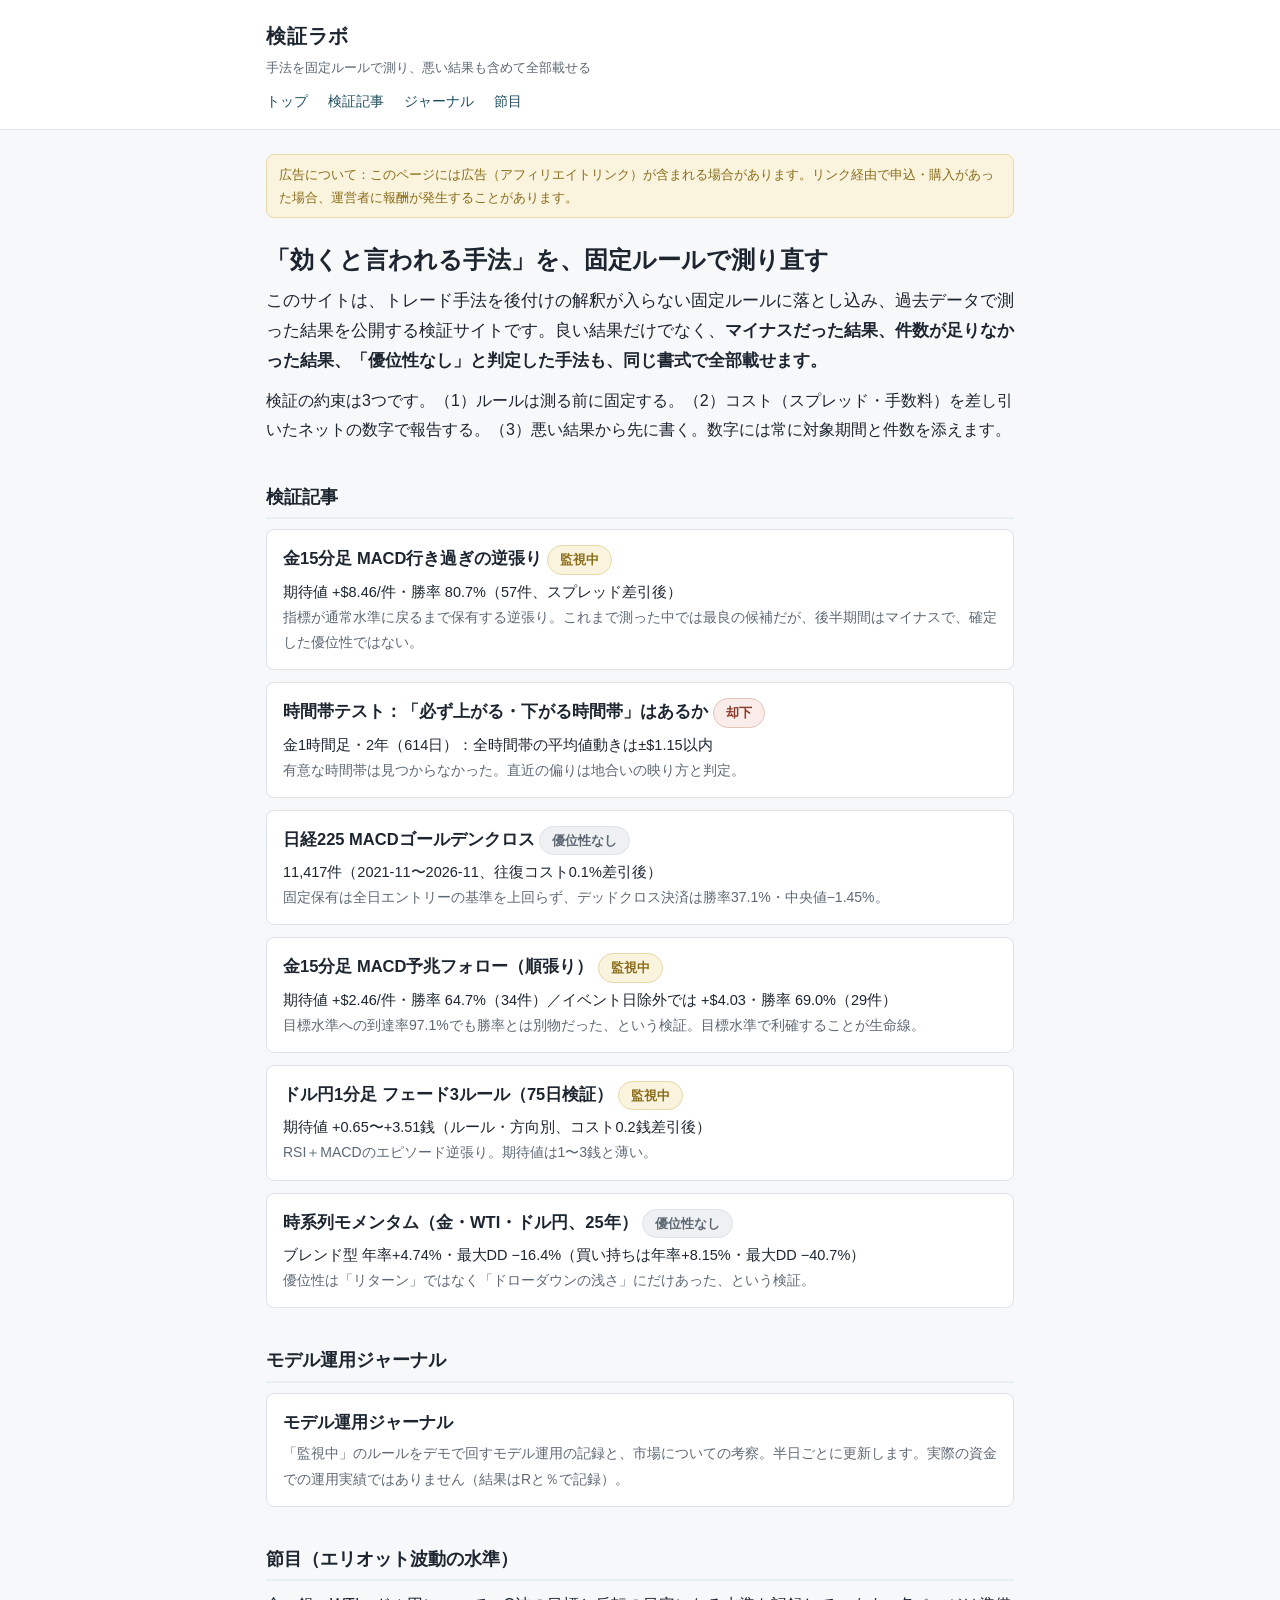
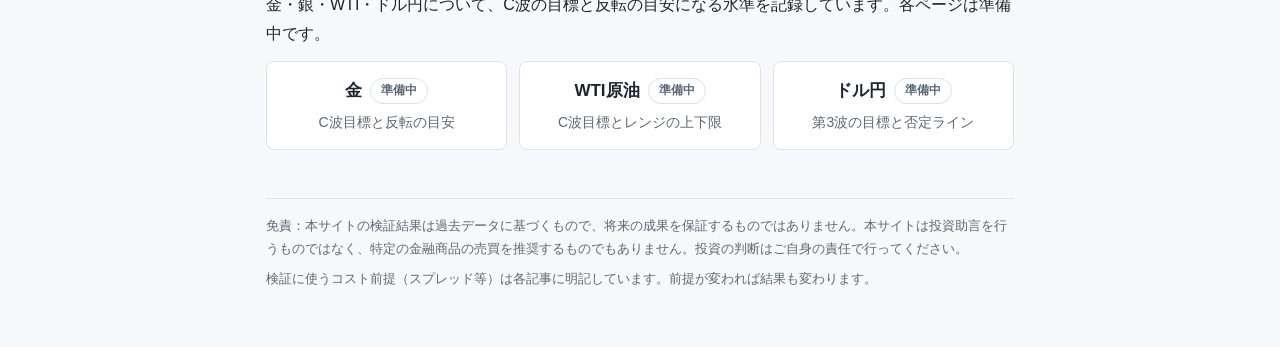
==== index.html @ 7cff54c5 "Initial site publish" ====
<!DOCTYPE html>
<html lang="ja">
<head>
<meta charset="utf-8">
<meta name="viewport" content="width=device-width, initial-scale=1">
<title>検証ラボ | 手法を固定ルールで測る検証サイト</title>
<meta name="description" content="トレード手法を固定ルールでバックテストし、悪い結果も含めて全部載せる検証サイト。">
<link rel="stylesheet" href="style.css">
</head>
<body>

<header class="site-header">
  <div class="wrap">
    <a class="site-name" href="index.html">検証ラボ</a>
    <p class="site-tagline">手法を固定ルールで測り、悪い結果も含めて全部載せる</p>
    <nav class="site-nav">
      <a href="index.html">トップ</a>
      <a href="#articles">検証記事</a>
      <a href="journal.html">ジャーナル</a>
      <a href="#levels">節目</a>
    </nav>
  </div>
</header>

<div class="wrap">

  <p class="pr-note">広告について：このページには広告（アフィリエイトリンク）が含まれる場合があります。リンク経由で申込・購入があった場合、運営者に報酬が発生することがあります。</p>

  <h1>「効くと言われる手法」を、固定ルールで測り直す</h1>
  <p class="lead">このサイトは、トレード手法を後付けの解釈が入らない固定ルールに落とし込み、過去データで測った結果を公開する検証サイトです。良い結果だけでなく、<strong>マイナスだった結果、件数が足りなかった結果、「優位性なし」と判定した手法も、同じ書式で全部載せます。</strong></p>
  <p>検証の約束は3つです。（1）ルールは測る前に固定する。（2）コスト（スプレッド・手数料）を差し引いたネットの数字で報告する。（3）悪い結果から先に書く。数字には常に対象期間と件数を添えます。</p>

  <h2 id="articles">検証記事</h2>
  <ul class="card-list">
    <li class="card">
      <h3><a href="macd-fade.html">金15分足 MACD行き過ぎの逆張り</a> <span class="verdict verdict-watch">監視中</span></h3>
      <p class="result-line">期待値 +$8.46/件・勝率 80.7%（57件、スプレッド差引後）</p>
      <p>指標が通常水準に戻るまで保有する逆張り。これまで測った中では最良の候補だが、後半期間はマイナスで、確定した優位性ではない。</p>
    </li>
    <li class="card">
      <h3><a href="time-of-day.html">時間帯テスト：「必ず上がる・下がる時間帯」はあるか</a> <span class="verdict verdict-reject">却下</span></h3>
      <p class="result-line">金1時間足・2年（614日）：全時間帯の平均値動きは±$1.15以内</p>
      <p>有意な時間帯は見つからなかった。直近の偏りは地合いの映り方と判定。</p>
    </li>
    <li class="card">
      <h3><a href="nikkei-macd-gc.html">日経225 MACDゴールデンクロス</a> <span class="verdict verdict-none">優位性なし</span></h3>
      <p class="result-line">11,417件（2021-11〜2026-11、往復コスト0.1%差引後）</p>
      <p>固定保有は全日エントリーの基準を上回らず、デッドクロス決済は勝率37.1%・中央値−1.45%。</p>
    </li>
    <li class="card">
      <h3><a href="macd-precursor.html">金15分足 MACD予兆フォロー（順張り）</a> <span class="verdict verdict-watch">監視中</span></h3>
      <p class="result-line">期待値 +$2.46/件・勝率 64.7%（34件）／イベント日除外では +$4.03・勝率 69.0%（29件）</p>
      <p>目標水準への到達率97.1%でも勝率とは別物だった、という検証。目標水準で利確することが生命線。</p>
    </li>
    <li class="card">
      <h3><a href="usdjpy-1m.html">ドル円1分足 フェード3ルール（75日検証）</a> <span class="verdict verdict-watch">監視中</span></h3>
      <p class="result-line">期待値 +0.65〜+3.51銭（ルール・方向別、コスト0.2銭差引後）</p>
      <p>RSI＋MACDのエピソード逆張り。期待値は1〜3銭と薄い。</p>
    </li>
    <li class="card">
      <h3><a href="tsmom.html">時系列モメンタム（金・WTI・ドル円、25年）</a> <span class="verdict verdict-none">優位性なし</span></h3>
      <p class="result-line">ブレンド型 年率+4.74%・最大DD −16.4%（買い持ちは年率+8.15%・最大DD −40.7%）</p>
      <p>優位性は「リターン」ではなく「ドローダウンの浅さ」にだけあった、という検証。</p>
    </li>
  </ul>

  <h2 id="journal">モデル運用ジャーナル</h2>
  <ul class="card-list">
    <li class="card">
      <h3><a href="journal.html">モデル運用ジャーナル</a></h3>
      <p>「監視中」のルールをデモで回すモデル運用の記録と、市場についての考察。半日ごとに更新します。実際の資金での運用実績ではありません（結果はRと％で記録）。</p>
    </li>
  </ul>

  <h2 id="levels">節目（エリオット波動の水準）</h2>
  <p>金・銀・WTI・ドル円について、C波の目標と反転の目安になる水準を記録しています。各ページは準備中です。</p>
  <div class="level-grid">
    <div class="card">
      <h3>金<span class="soon">準備中</span></h3>
      <p>C波目標と反転の目安</p>
    </div>
    <div class="card">
      <h3>WTI原油<span class="soon">準備中</span></h3>
      <p>C波目標とレンジの上下限</p>
    </div>
    <div class="card">
      <h3>ドル円<span class="soon">準備中</span></h3>
      <p>第3波の目標と否定ライン</p>
    </div>
  </div>

  <!-- AFFILIATE: book-link (未設定: 検証で言及した書籍のリンク枠) -->

  <footer class="site-footer">
    <p>免責：本サイトの検証結果は過去データに基づくもので、将来の成果を保証するものではありません。本サイトは投資助言を行うものではなく、特定の金融商品の売買を推奨するものでもありません。投資の判断はご自身の責任で行ってください。</p>
    <p>検証に使うコスト前提（スプレッド等）は各記事に明記しています。前提が変われば結果も変わります。</p>
  </footer>

</div>
</body>
</html>
---- style.css ----
/* 検証ラボ — 共通スタイル
   方針: 静かで読みやすく、数字が主役。装飾は最小限。 */

:root {
  --bg: #f7f8f9;
  --surface: #ffffff;
  --ink: #1c2530;
  --muted: #5d6874;
  --line: #dde3e8;
  --accent: #1f4e5f;
  --accent-soft: #e8f0f2;
  --warn: #8a6d1a;
  --warn-soft: #faf3dd;
  --bad: #8c3a2b;
  --bad-soft: #f9ece9;
  --radius: 8px;
}

* { box-sizing: border-box; }

html { -webkit-text-size-adjust: 100%; }

body {
  margin: 0;
  background: var(--bg);
  color: var(--ink);
  font-family: "Hiragino Kaku Gothic ProN", "Hiragino Sans", "Yu Gothic UI",
    "Yu Gothic", "Noto Sans JP", sans-serif;
  font-size: 16px;
  line-height: 1.8;
}

a { color: var(--accent); }
a:hover { text-decoration-thickness: 2px; }

/* ---------- レイアウト ---------- */
.wrap {
  max-width: 780px;
  margin: 0 auto;
  padding: 0 16px 48px;
}

/* ---------- ヘッダー ---------- */
.site-header {
  background: var(--surface);
  border-bottom: 1px solid var(--line);
  margin-bottom: 24px;
}
.site-header .wrap { padding-top: 18px; padding-bottom: 14px; }
.site-name {
  font-size: 20px;
  font-weight: 700;
  letter-spacing: 0.04em;
  color: var(--ink);
  text-decoration: none;
}
.site-tagline {
  margin: 2px 0 0;
  font-size: 13px;
  color: var(--muted);
}
.site-nav { margin-top: 10px; font-size: 14px; }
.site-nav a { margin-right: 16px; text-decoration: none; }
.site-nav a:hover { text-decoration: underline; }

/* ---------- PR表記 ---------- */
.pr-note {
  background: var(--warn-soft);
  border: 1px solid #e7d9a8;
  border-radius: var(--radius);
  padding: 8px 12px;
  font-size: 13px;
  color: var(--warn);
  margin: 0 0 24px;
}

/* ---------- 見出し・本文 ---------- */
h1 {
  font-size: 24px;
  line-height: 1.5;
  margin: 0 0 8px;
}
h2 {
  font-size: 18px;
  margin: 36px 0 10px;
  padding-bottom: 4px;
  border-bottom: 2px solid var(--accent-soft);
}
h2 .sec-no { color: var(--accent); margin-right: 8px; }
p { margin: 0 0 12px; }
.lead { font-size: 16.5px; }
.meta {
  font-size: 13px;
  color: var(--muted);
  margin-bottom: 16px;
}

/* ---------- 判定バッジ ---------- */
.verdict {
  display: inline-block;
  font-size: 13px;
  font-weight: 700;
  border-radius: 999px;
  padding: 2px 12px;
  vertical-align: middle;
}
.verdict-watch { background: var(--warn-soft); color: var(--warn); border: 1px solid #e7d9a8; }
.verdict-reject { background: var(--bad-soft); color: var(--bad); border: 1px solid #e3c4bb; }
.verdict-none { background: #eef0f2; color: var(--muted); border: 1px solid var(--line); }

/* ---------- 表 ---------- */
.table-scroll { overflow-x: auto; margin: 0 0 16px; }
table {
  border-collapse: collapse;
  width: 100%;
  background: var(--surface);
  font-size: 15px;
}
th, td {
  border: 1px solid var(--line);
  padding: 8px 12px;
  text-align: left;
  white-space: nowrap;
}
th { background: var(--accent-soft); font-weight: 700; }
td.num, th.num { text-align: right; font-variant-numeric: tabular-nums; }

/* ---------- カード（一覧・節目） ---------- */
.card-list { list-style: none; margin: 0; padding: 0; }
.card {
  background: var(--surface);
  border: 1px solid var(--line);
  border-radius: var(--radius);
  padding: 14px 16px;
  margin-bottom: 12px;
}
.card h3 { margin: 0 0 4px; font-size: 16.5px; }
.card h3 a { text-decoration: none; color: var(--ink); }
.card h3 a:hover { color: var(--accent); text-decoration: underline; }
.card p { margin: 0; font-size: 14px; color: var(--muted); }
.card .result-line { color: var(--ink); font-size: 14.5px; margin-top: 4px; }
.soon {
  display: inline-block;
  font-size: 12px;
  color: var(--muted);
  border: 1px solid var(--line);
  border-radius: 999px;
  padding: 1px 10px;
  margin-left: 8px;
  vertical-align: middle;
}
.level-grid {
  display: grid;
  grid-template-columns: repeat(3, 1fr);
  gap: 12px;
}
.level-grid .card { margin-bottom: 0; text-align: center; }
.level-grid .card h3 { font-size: 17px; }

/* ---------- 判定ボックス ---------- */
.verdict-box {
  background: var(--accent-soft);
  border: 1px solid var(--line);
  border-left: 4px solid var(--accent);
  border-radius: var(--radius);
  padding: 12px 16px;
  margin: 16px 0;
}
.verdict-box p { margin: 0; }

/* ---------- フッター ---------- */
.site-footer {
  border-top: 1px solid var(--line);
  margin-top: 48px;
  padding-top: 16px;
  font-size: 12.5px;
  color: var(--muted);
}
.site-footer p { margin: 0 0 8px; }

/* ---------- モバイル ---------- */
@media (max-width: 600px) {
  body { font-size: 15px; }
  h1 { font-size: 21px; }
  h2 { font-size: 17px; }
  .level-grid { grid-template-columns: 1fr; }
  th, td { padding: 6px 8px; }
}
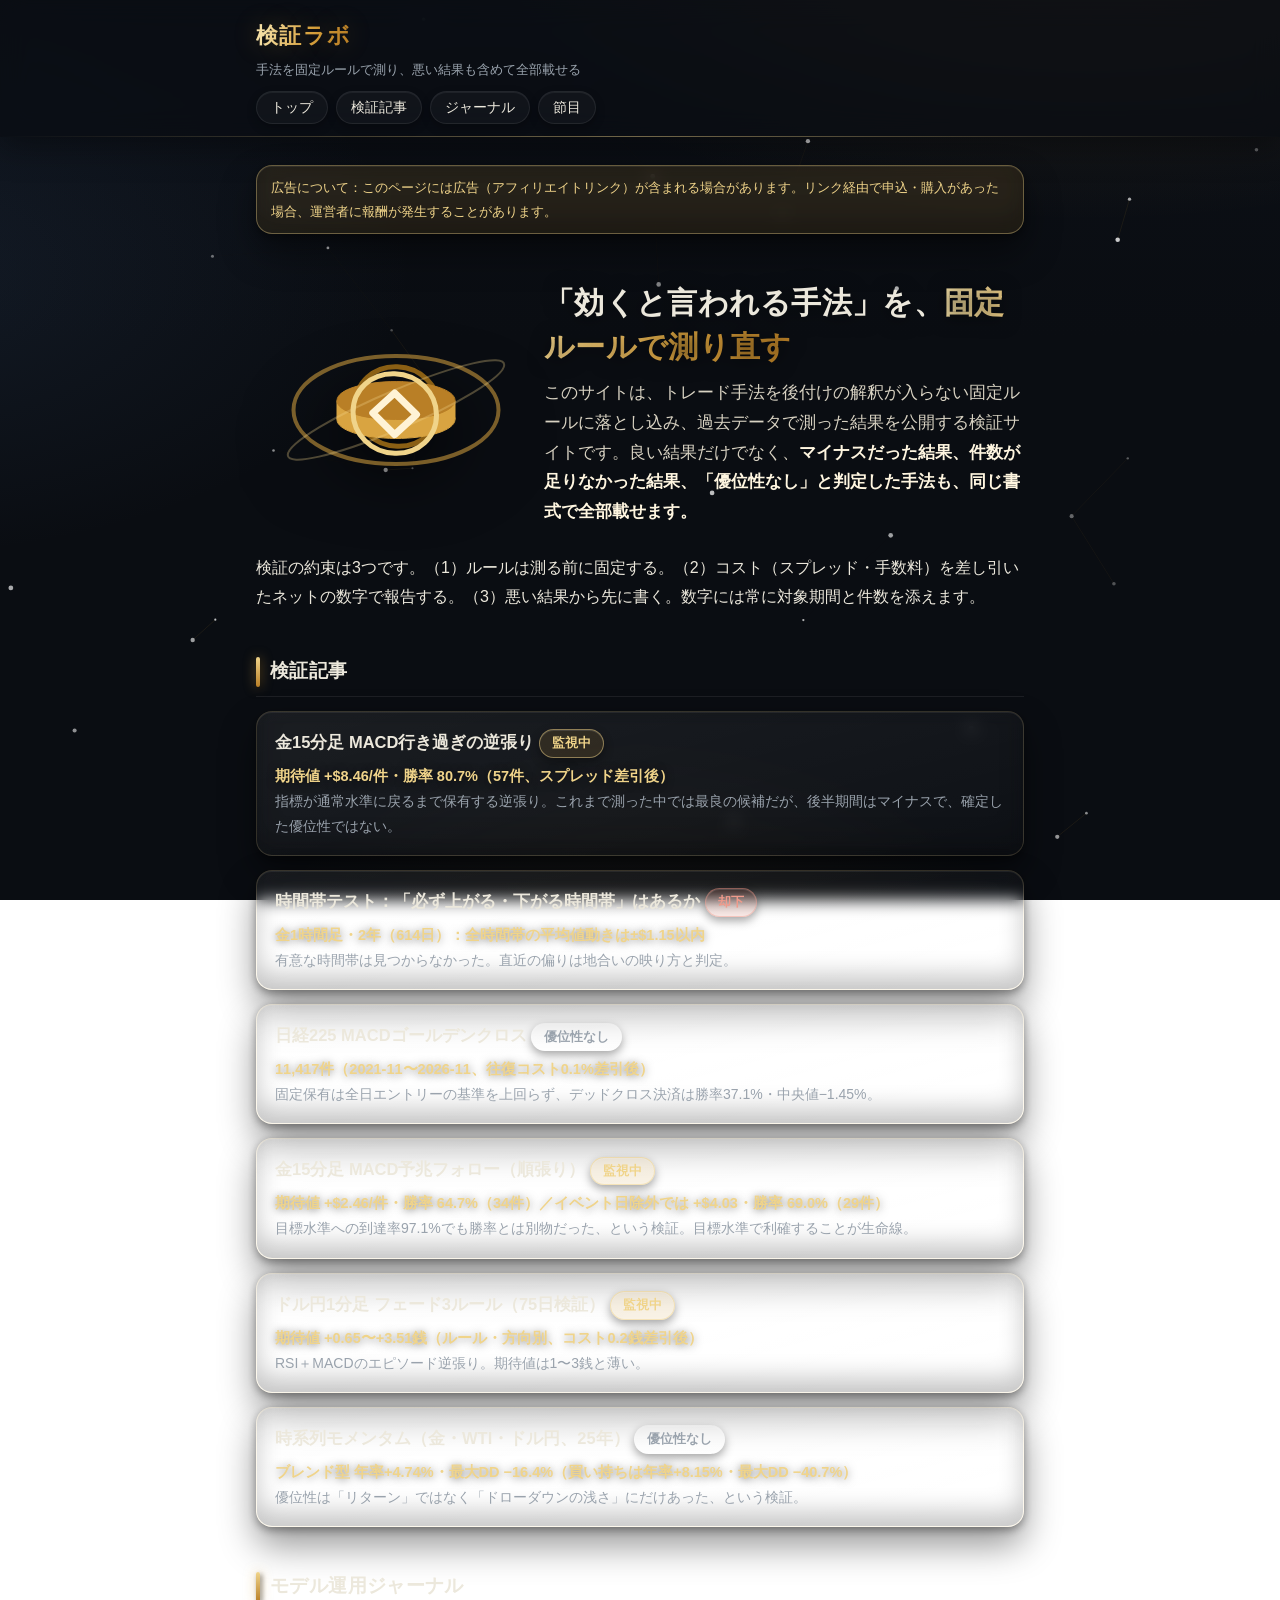
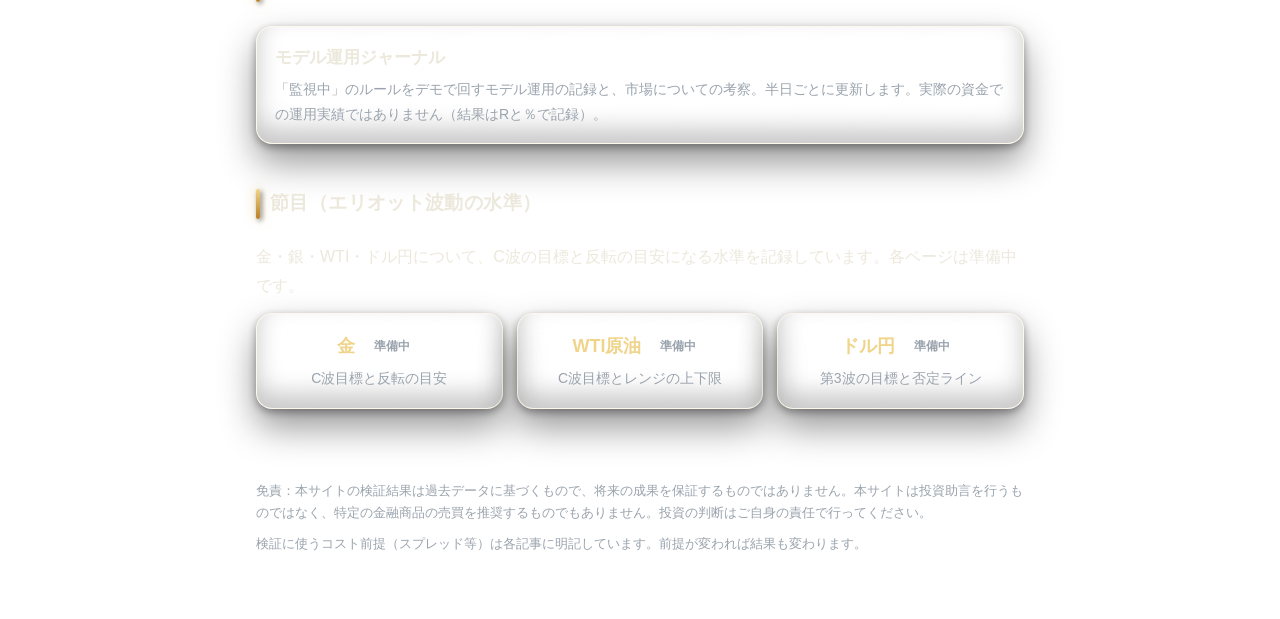
==== commit da3a69ed: "デザイン刷新：ダーク×ゴールド立体テーマ＋粒子背景＋Zdogヒーロー" ====
--- a/index.html
+++ b/index.html
@@ -8,6 +8,7 @@
 <link rel="stylesheet" href="style.css">
 </head>
 <body>
+<div id="tsparticles"></div>
 
 <header class="site-header">
   <div class="wrap">
@@ -26,8 +27,13 @@
 
   <p class="pr-note">広告について：このページには広告（アフィリエイトリンク）が含まれる場合があります。リンク経由で申込・購入があった場合、運営者に報酬が発生することがあります。</p>
 
-  <h1>「効くと言われる手法」を、固定ルールで測り直す</h1>
-  <p class="lead">このサイトは、トレード手法を後付けの解釈が入らない固定ルールに落とし込み、過去データで測った結果を公開する検証サイトです。良い結果だけでなく、<strong>マイナスだった結果、件数が足りなかった結果、「優位性なし」と判定した手法も、同じ書式で全部載せます。</strong></p>
+  <section class="hero">
+    <div class="hero-visual"><canvas id="zdog-hero" width="280" height="280"></canvas></div>
+    <div class="hero-copy">
+      <h1>「効くと言われる手法」を、<span class="hl">固定ルールで測り直す</span></h1>
+      <p class="lead">このサイトは、トレード手法を後付けの解釈が入らない固定ルールに落とし込み、過去データで測った結果を公開する検証サイトです。良い結果だけでなく、<strong>マイナスだった結果、件数が足りなかった結果、「優位性なし」と判定した手法も、同じ書式で全部載せます。</strong></p>
+    </div>
+  </section>
   <p>検証の約束は3つです。（1）ルールは測る前に固定する。（2）コスト（スプレッド・手数料）を差し引いたネットの数字で報告する。（3）悪い結果から先に書く。数字には常に対象期間と件数を添えます。</p>
 
   <h2 id="articles">検証記事</h2>
@@ -97,5 +103,8 @@
   </footer>
 
 </div>
+<script src="particles.bundle.js"></script>
+<script src="zdog.min.js"></script>
+<script src="fx.js"></script>
 </body>
 </html>
--- a/style.css
+++ b/style.css
@@ -1,188 +1,328 @@
 /* 検証ラボ — 共通スタイル
-   方針: 静かで読みやすく、数字が主役。装飾は最小限。 */
+   方針: ダーク×ゴールドのガラス質感。カードは浮き上がらせ、数字を主役にする。 */
 
 :root {
-  --bg: #f7f8f9;
-  --surface: #ffffff;
-  --ink: #1c2530;
-  --muted: #5d6874;
-  --line: #dde3e8;
-  --accent: #1f4e5f;
-  --accent-soft: #e8f0f2;
-  --warn: #8a6d1a;
-  --warn-soft: #faf3dd;
-  --bad: #8c3a2b;
-  --bad-soft: #f9ece9;
-  --radius: 8px;
+  --bg: #0a0d12;
+  --surface: rgba(255, 255, 255, 0.045);
+  --surface-strong: rgba(255, 255, 255, 0.07);
+  --ink: #ece8dc;
+  --muted: #9aa3ad;
+  --line: rgba(240, 212, 138, 0.16);
+  --line-soft: rgba(255, 255, 255, 0.08);
+  --gold: #d9a441;
+  --gold-bright: #f0d48a;
+  --gold-deep: #b97f26;
+  --accent-soft: rgba(217, 164, 65, 0.12);
+  --warn: #f0d48a;
+  --warn-soft: rgba(217, 164, 65, 0.13);
+  --bad: #ef9a8b;
+  --bad-soft: rgba(224, 102, 82, 0.13);
+  --radius: 16px;
+  --shadow-card: 0 18px 36px rgba(0, 0, 0, 0.42),
+    0 3px 8px rgba(0, 0, 0, 0.35),
+    inset 0 1px 0 rgba(255, 255, 255, 0.07),
+    inset 0 -14px 24px rgba(0, 0, 0, 0.22);
+  --shadow-card-hover: 0 28px 52px rgba(0, 0, 0, 0.55),
+    0 6px 14px rgba(0, 0, 0, 0.4),
+    inset 0 1px 0 rgba(255, 255, 255, 0.1),
+    inset 0 -14px 24px rgba(0, 0, 0, 0.22);
 }
 
 * { box-sizing: border-box; }
 
-html { -webkit-text-size-adjust: 100%; }
+html { -webkit-text-size-adjust: 100%; scroll-behavior: smooth; }
 
 body {
   margin: 0;
-  background: var(--bg);
   color: var(--ink);
   font-family: "Hiragino Kaku Gothic ProN", "Hiragino Sans", "Yu Gothic UI",
     "Yu Gothic", "Noto Sans JP", sans-serif;
   font-size: 16px;
   line-height: 1.8;
-}
-
-a { color: var(--accent); }
+  background:
+    radial-gradient(1100px 520px at 85% -10%, rgba(217, 164, 65, 0.13), transparent 60%),
+    radial-gradient(900px 480px at -10% 30%, rgba(64, 96, 140, 0.16), transparent 60%),
+    radial-gradient(700px 500px at 50% 115%, rgba(217, 164, 65, 0.07), transparent 60%),
+    linear-gradient(180deg, #0c1017 0%, var(--bg) 340px);
+  background-attachment: fixed;
+  min-height: 100vh;
+}
+
+::selection { background: rgba(217, 164, 65, 0.4); }
+
+a { color: var(--gold-bright); }
 a:hover { text-decoration-thickness: 2px; }
+
+/* ---------- 粒子背景（tsParticles） ---------- */
+#tsparticles {
+  position: fixed;
+  inset: 0;
+  z-index: 0;
+  pointer-events: none;
+}
+.site-header, .wrap { position: relative; z-index: 1; }
 
 /* ---------- レイアウト ---------- */
 .wrap {
-  max-width: 780px;
+  max-width: 800px;
   margin: 0 auto;
-  padding: 0 16px 48px;
+  padding: 0 16px 56px;
 }
 
 /* ---------- ヘッダー ---------- */
 .site-header {
-  background: var(--surface);
-  border-bottom: 1px solid var(--line);
-  margin-bottom: 24px;
-}
-.site-header .wrap { padding-top: 18px; padding-bottom: 14px; }
+  position: sticky;
+  top: 0;
+  z-index: 20;
+  background: rgba(10, 13, 18, 0.72);
+  -webkit-backdrop-filter: blur(14px) saturate(1.3);
+  backdrop-filter: blur(14px) saturate(1.3);
+  border-bottom: 1px solid transparent;
+  border-image: linear-gradient(90deg, transparent, rgba(240, 212, 138, 0.45), transparent) 1;
+  margin-bottom: 28px;
+  box-shadow: 0 10px 30px rgba(0, 0, 0, 0.35);
+}
+.site-header .wrap { padding-top: 16px; padding-bottom: 12px; }
 .site-name {
-  font-size: 20px;
-  font-weight: 700;
-  letter-spacing: 0.04em;
-  color: var(--ink);
+  font-size: 22px;
+  font-weight: 800;
+  letter-spacing: 0.06em;
   text-decoration: none;
+  background: linear-gradient(100deg, #f6e2a8 10%, var(--gold) 55%, var(--gold-deep) 95%);
+  -webkit-background-clip: text;
+  background-clip: text;
+  color: transparent;
+  text-shadow: 0 0 26px rgba(217, 164, 65, 0.25);
 }
 .site-tagline {
   margin: 2px 0 0;
   font-size: 13px;
   color: var(--muted);
 }
-.site-nav { margin-top: 10px; font-size: 14px; }
-.site-nav a { margin-right: 16px; text-decoration: none; }
-.site-nav a:hover { text-decoration: underline; }
+.site-nav { margin-top: 10px; font-size: 14px; display: flex; flex-wrap: wrap; gap: 8px; }
+.site-nav a {
+  text-decoration: none;
+  color: var(--ink);
+  padding: 3px 14px;
+  border-radius: 999px;
+  border: 1px solid var(--line-soft);
+  background: rgba(255, 255, 255, 0.03);
+  box-shadow: inset 0 1px 0 rgba(255, 255, 255, 0.06), 0 4px 10px rgba(0, 0, 0, 0.25);
+  transition: transform 0.2s ease, border-color 0.2s ease, background 0.2s ease;
+}
+.site-nav a:hover {
+  border-color: rgba(240, 212, 138, 0.5);
+  background: rgba(217, 164, 65, 0.12);
+  transform: translateY(-1px);
+  text-decoration: none;
+}
+
+/* ---------- ヒーロー（トップのみ） ---------- */
+.hero {
+  display: flex;
+  align-items: center;
+  gap: 8px;
+  padding: 10px 0 4px;
+}
+.hero-visual { flex: 0 0 auto; filter: drop-shadow(0 24px 28px rgba(0, 0, 0, 0.55)); }
+.hero-visual canvas { display: block; }
+.hero-copy { min-width: 0; }
+.hero-copy h1 { margin-top: 0; }
 
 /* ---------- PR表記 ---------- */
 .pr-note {
   background: var(--warn-soft);
-  border: 1px solid #e7d9a8;
+  border: 1px solid rgba(240, 212, 138, 0.35);
   border-radius: var(--radius);
-  padding: 8px 12px;
+  padding: 10px 14px;
   font-size: 13px;
   color: var(--warn);
-  margin: 0 0 24px;
+  margin: 0 0 26px;
+  box-shadow: var(--shadow-card);
+  -webkit-backdrop-filter: blur(8px);
+  backdrop-filter: blur(8px);
 }
 
 /* ---------- 見出し・本文 ---------- */
 h1 {
-  font-size: 24px;
-  line-height: 1.5;
-  margin: 0 0 8px;
+  font-size: 30px;
+  line-height: 1.45;
+  margin: 0 0 10px;
+  letter-spacing: 0.01em;
+  text-shadow: 0 2px 18px rgba(0, 0, 0, 0.6);
+}
+h1 .hl {
+  background: linear-gradient(100deg, #f6e2a8, var(--gold) 60%, var(--gold-deep));
+  -webkit-background-clip: text;
+  background-clip: text;
+  color: transparent;
 }
 h2 {
-  font-size: 18px;
-  margin: 36px 0 10px;
-  padding-bottom: 4px;
-  border-bottom: 2px solid var(--accent-soft);
-}
-h2 .sec-no { color: var(--accent); margin-right: 8px; }
+  font-size: 19px;
+  margin: 42px 0 14px;
+  padding: 0 0 8px 14px;
+  position: relative;
+  border-bottom: 1px solid var(--line-soft);
+  letter-spacing: 0.02em;
+}
+h2::before {
+  content: "";
+  position: absolute;
+  left: 0;
+  top: 3px;
+  bottom: 9px;
+  width: 4px;
+  border-radius: 2px;
+  background: linear-gradient(180deg, var(--gold-bright), var(--gold-deep));
+  box-shadow: 0 0 12px rgba(217, 164, 65, 0.55), 2px 2px 5px rgba(0, 0, 0, 0.5);
+}
+h2 .sec-no { color: var(--gold); margin-right: 8px; }
 p { margin: 0 0 12px; }
-.lead { font-size: 16.5px; }
+.lead { font-size: 16.5px; color: #d8d2c2; }
 .meta {
   font-size: 13px;
   color: var(--muted);
   margin-bottom: 16px;
 }
+strong { color: #fff6e0; }
 
 /* ---------- 判定バッジ ---------- */
 .verdict {
   display: inline-block;
-  font-size: 13px;
+  font-size: 12.5px;
   font-weight: 700;
   border-radius: 999px;
   padding: 2px 12px;
   vertical-align: middle;
-}
-.verdict-watch { background: var(--warn-soft); color: var(--warn); border: 1px solid #e7d9a8; }
-.verdict-reject { background: var(--bad-soft); color: var(--bad); border: 1px solid #e3c4bb; }
-.verdict-none { background: #eef0f2; color: var(--muted); border: 1px solid var(--line); }
+  box-shadow: inset 0 1px 0 rgba(255, 255, 255, 0.12), 0 4px 10px rgba(0, 0, 0, 0.35);
+}
+.verdict-watch { background: var(--warn-soft); color: var(--warn); border: 1px solid rgba(240, 212, 138, 0.5); }
+.verdict-reject { background: var(--bad-soft); color: var(--bad); border: 1px solid rgba(239, 154, 139, 0.45); }
+.verdict-none { background: rgba(255, 255, 255, 0.06); color: var(--muted); border: 1px solid var(--line-soft); }
 
 /* ---------- 表 ---------- */
-.table-scroll { overflow-x: auto; margin: 0 0 16px; }
+.table-scroll {
+  overflow-x: auto;
+  margin: 0 0 18px;
+  border-radius: var(--radius);
+  box-shadow: var(--shadow-card);
+}
 table {
   border-collapse: collapse;
   width: 100%;
   background: var(--surface);
+  -webkit-backdrop-filter: blur(8px);
+  backdrop-filter: blur(8px);
   font-size: 15px;
 }
 th, td {
-  border: 1px solid var(--line);
-  padding: 8px 12px;
+  border: 1px solid var(--line-soft);
+  padding: 9px 13px;
   text-align: left;
   white-space: nowrap;
 }
-th { background: var(--accent-soft); font-weight: 700; }
+th {
+  background: rgba(217, 164, 65, 0.14);
+  color: var(--gold-bright);
+  font-weight: 700;
+}
+tbody tr:nth-child(even) td { background: rgba(255, 255, 255, 0.02); }
 td.num, th.num { text-align: right; font-variant-numeric: tabular-nums; }
 
 /* ---------- カード（一覧・節目） ---------- */
 .card-list { list-style: none; margin: 0; padding: 0; }
 .card {
-  background: var(--surface);
+  background: linear-gradient(165deg, var(--surface-strong), var(--surface) 55%, rgba(255, 255, 255, 0.02));
   border: 1px solid var(--line);
   border-radius: var(--radius);
-  padding: 14px 16px;
-  margin-bottom: 12px;
+  padding: 16px 18px;
+  margin-bottom: 14px;
+  box-shadow: var(--shadow-card);
+  -webkit-backdrop-filter: blur(8px);
+  backdrop-filter: blur(8px);
+  transition: transform 0.25s ease, box-shadow 0.25s ease, border-color 0.25s ease;
+  transform-style: preserve-3d;
+}
+.card:hover {
+  box-shadow: var(--shadow-card-hover);
+  border-color: rgba(240, 212, 138, 0.4);
 }
 .card h3 { margin: 0 0 4px; font-size: 16.5px; }
 .card h3 a { text-decoration: none; color: var(--ink); }
-.card h3 a:hover { color: var(--accent); text-decoration: underline; }
+.card h3 a:hover { color: var(--gold-bright); text-decoration: underline; }
 .card p { margin: 0; font-size: 14px; color: var(--muted); }
-.card .result-line { color: var(--ink); font-size: 14.5px; margin-top: 4px; }
+.card .result-line {
+  color: var(--gold-bright);
+  font-size: 14.5px;
+  font-weight: 600;
+  margin-top: 5px;
+  font-variant-numeric: tabular-nums;
+  text-shadow: 0 1px 8px rgba(0, 0, 0, 0.5);
+}
 .soon {
   display: inline-block;
   font-size: 12px;
   color: var(--muted);
-  border: 1px solid var(--line);
+  border: 1px solid var(--line-soft);
   border-radius: 999px;
   padding: 1px 10px;
   margin-left: 8px;
   vertical-align: middle;
+  background: rgba(255, 255, 255, 0.04);
 }
 .level-grid {
   display: grid;
   grid-template-columns: repeat(3, 1fr);
-  gap: 12px;
+  gap: 14px;
 }
 .level-grid .card { margin-bottom: 0; text-align: center; }
-.level-grid .card h3 { font-size: 17px; }
+.level-grid .card h3 { font-size: 18px; color: var(--gold-bright); }
 
 /* ---------- 判定ボックス ---------- */
 .verdict-box {
-  background: var(--accent-soft);
+  background: linear-gradient(165deg, rgba(217, 164, 65, 0.14), rgba(217, 164, 65, 0.05));
   border: 1px solid var(--line);
-  border-left: 4px solid var(--accent);
+  border-left: 5px solid var(--gold);
   border-radius: var(--radius);
-  padding: 12px 16px;
-  margin: 16px 0;
+  padding: 14px 18px;
+  margin: 18px 0;
+  box-shadow: var(--shadow-card);
+  -webkit-backdrop-filter: blur(8px);
+  backdrop-filter: blur(8px);
 }
 .verdict-box p { margin: 0; }
 
 /* ---------- フッター ---------- */
 .site-footer {
-  border-top: 1px solid var(--line);
-  margin-top: 48px;
-  padding-top: 16px;
+  border-top: 1px solid var(--line-soft);
+  margin-top: 52px;
+  padding-top: 18px;
   font-size: 12.5px;
   color: var(--muted);
 }
 .site-footer p { margin: 0 0 8px; }
+
+/* ---------- スクロール・リビール（fx.js） ---------- */
+.reveal { opacity: 0; transform: translateY(16px); }
+.reveal.in {
+  opacity: 1;
+  transform: translateY(0);
+  transition: opacity 0.6s ease, transform 0.6s ease;
+}
+@media (prefers-reduced-motion: reduce) {
+  .reveal { opacity: 1; transform: none; }
+  .reveal.in { transition: none; }
+  .card { transition: none; }
+  html { scroll-behavior: auto; }
+}
 
 /* ---------- モバイル ---------- */
 @media (max-width: 600px) {
   body { font-size: 15px; }
-  h1 { font-size: 21px; }
+  h1 { font-size: 24px; }
   h2 { font-size: 17px; }
+  .hero { flex-direction: column; text-align: center; gap: 0; }
+  .hero-visual canvas { width: 210px; height: 210px; }
   .level-grid { grid-template-columns: 1fr; }
-  th, td { padding: 6px 8px; }
-}
+  th, td { padding: 7px 9px; }
+}
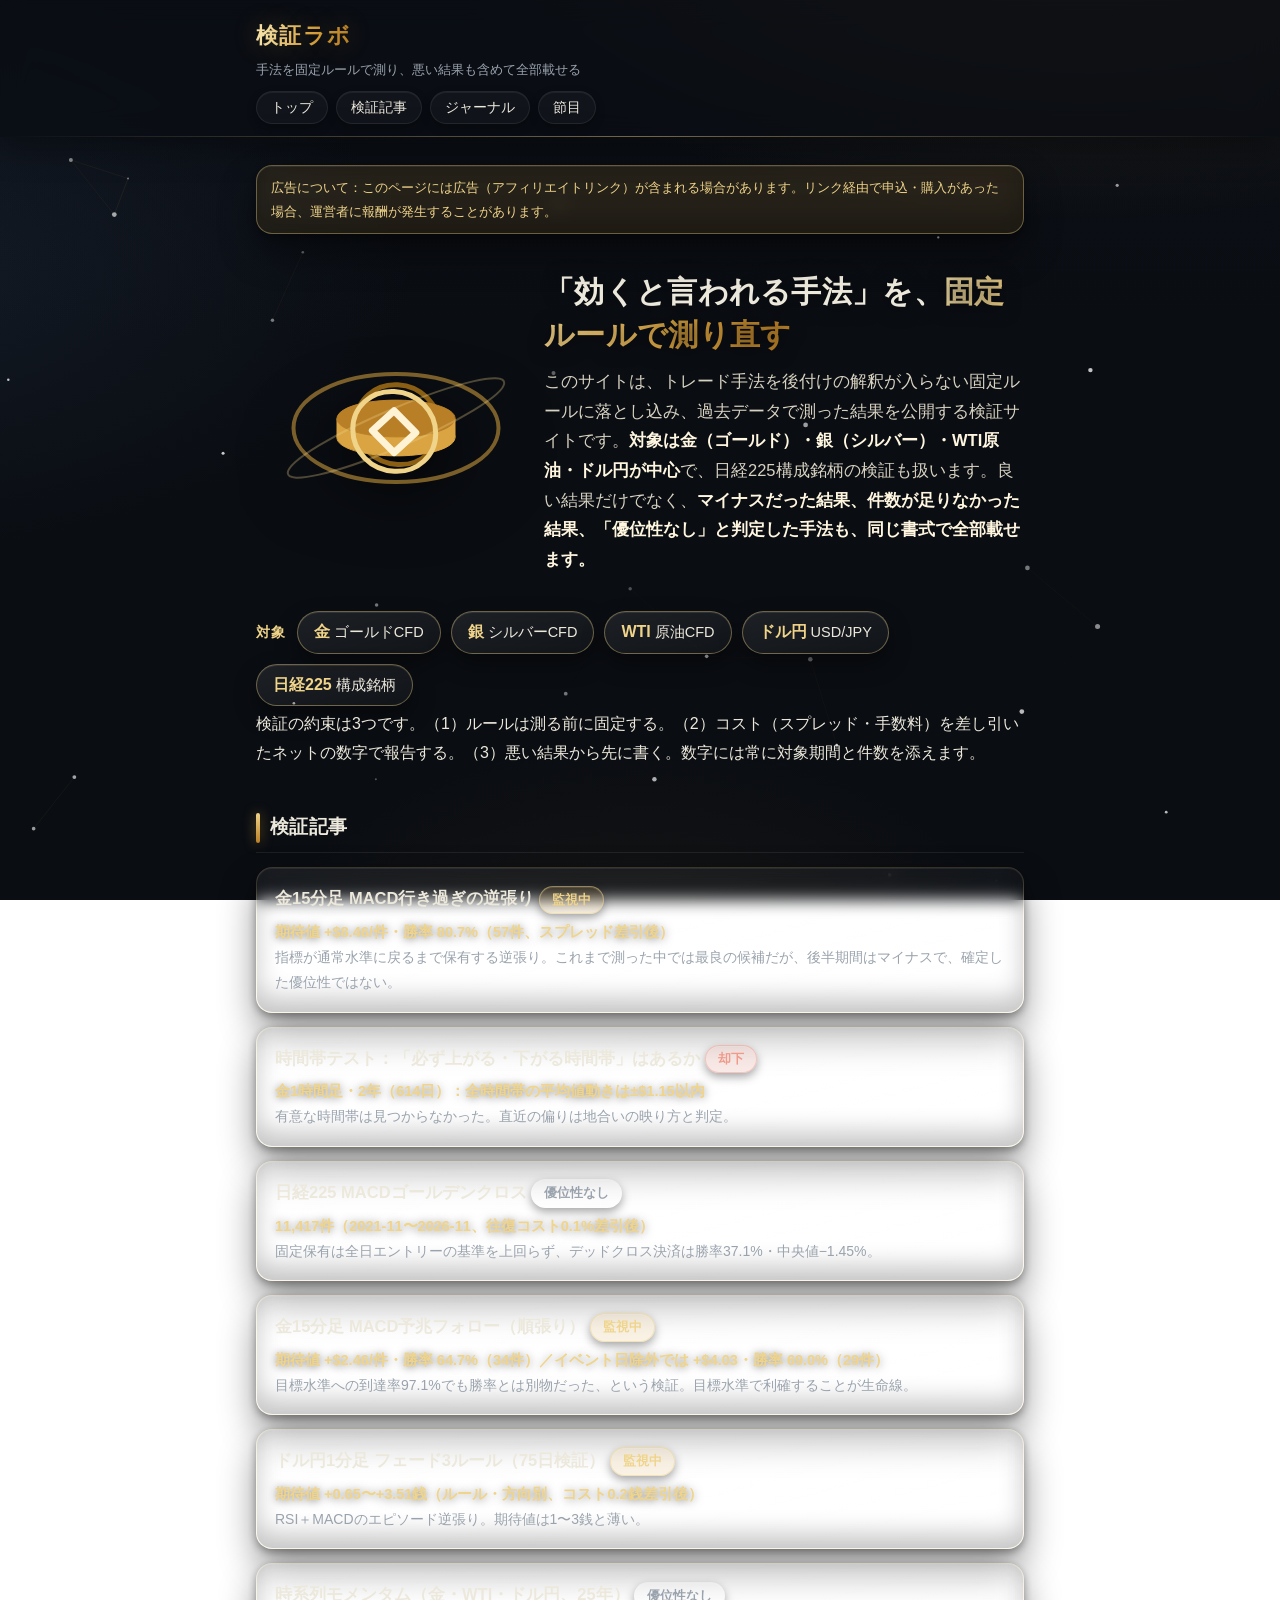
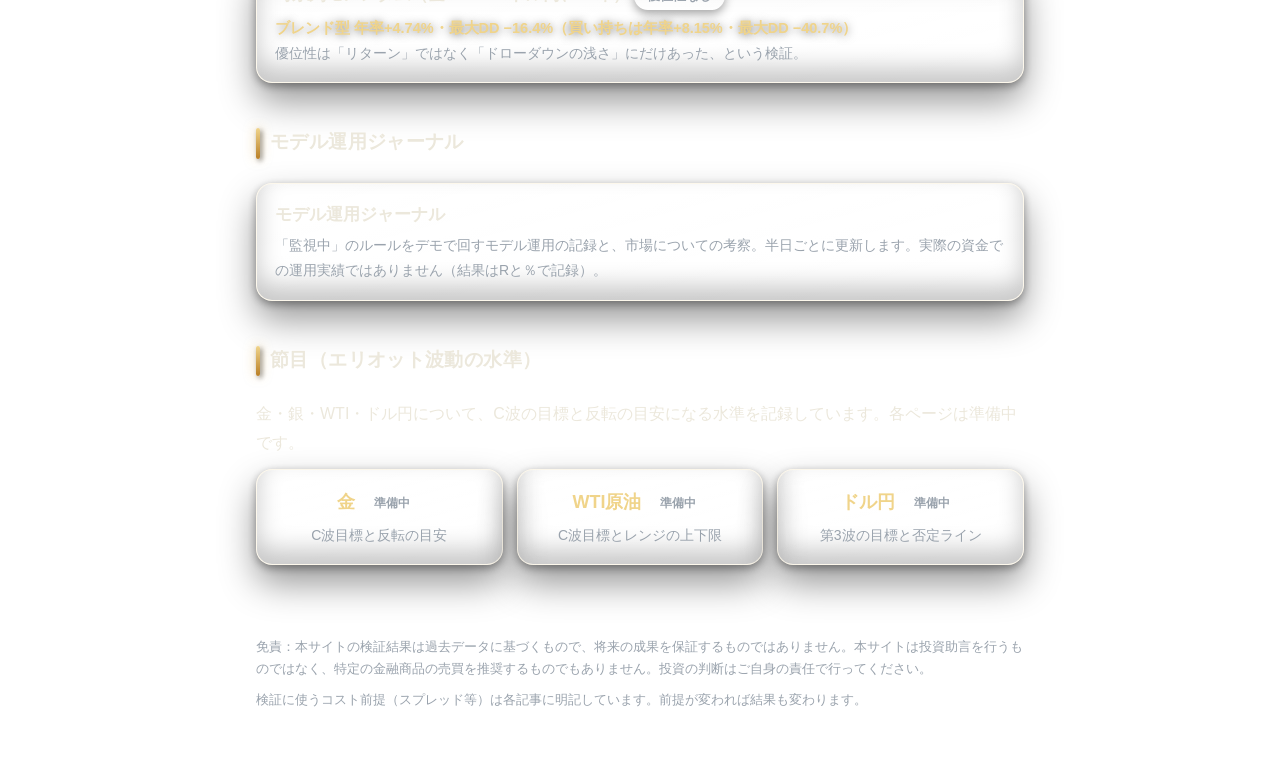
==== commit eb4adbc7: "トップページに対象銘柄（金・銀・WTI・ドル円・日経225）を明記" ====
--- a/index.html
+++ b/index.html
@@ -6,6 +6,17 @@
 <title>検証ラボ | 手法を固定ルールで測る検証サイト</title>
 <meta name="description" content="トレード手法を固定ルールでバックテストし、悪い結果も含めて全部載せる検証サイト。">
 <link rel="stylesheet" href="style.css">
+<style>
+  .instrument-bar { display: flex; flex-wrap: wrap; gap: 10px; align-items: center; margin: 20px 0 4px; }
+  .inst-label { font-weight: 800; letter-spacing: 0.1em; color: var(--gold-bright); font-size: 14px; }
+  .inst-chip {
+    padding: 6px 16px; border-radius: 999px; font-size: 14.5px; color: var(--ink);
+    border: 1px solid rgba(240, 212, 138, 0.4);
+    background: linear-gradient(165deg, rgba(255,255,255,0.08), rgba(255,255,255,0.03));
+    box-shadow: 0 10px 22px rgba(0,0,0,0.4), inset 0 1px 0 rgba(255,255,255,0.09);
+  }
+  .inst-chip strong { color: var(--gold-bright); font-size: 16px; margin-right: 4px; }
+</style>
 </head>
 <body>
 <div id="tsparticles"></div>
@@ -31,9 +42,18 @@
     <div class="hero-visual"><canvas id="zdog-hero" width="280" height="280"></canvas></div>
     <div class="hero-copy">
       <h1>「効くと言われる手法」を、<span class="hl">固定ルールで測り直す</span></h1>
-      <p class="lead">このサイトは、トレード手法を後付けの解釈が入らない固定ルールに落とし込み、過去データで測った結果を公開する検証サイトです。良い結果だけでなく、<strong>マイナスだった結果、件数が足りなかった結果、「優位性なし」と判定した手法も、同じ書式で全部載せます。</strong></p>
+      <p class="lead">このサイトは、トレード手法を後付けの解釈が入らない固定ルールに落とし込み、過去データで測った結果を公開する検証サイトです。<strong>対象は金（ゴールド）・銀（シルバー）・WTI原油・ドル円が中心</strong>で、日経225構成銘柄の検証も扱います。良い結果だけでなく、<strong>マイナスだった結果、件数が足りなかった結果、「優位性なし」と判定した手法も、同じ書式で全部載せます。</strong></p>
     </div>
   </section>
+
+  <div class="instrument-bar" aria-label="対象の通貨・銘柄">
+    <span class="inst-label">対象</span>
+    <span class="inst-chip"><strong>金</strong>ゴールドCFD</span>
+    <span class="inst-chip"><strong>銀</strong>シルバーCFD</span>
+    <span class="inst-chip"><strong>WTI</strong>原油CFD</span>
+    <span class="inst-chip"><strong>ドル円</strong>USD/JPY</span>
+    <span class="inst-chip"><strong>日経225</strong>構成銘柄</span>
+  </div>
   <p>検証の約束は3つです。（1）ルールは測る前に固定する。（2）コスト（スプレッド・手数料）を差し引いたネットの数字で報告する。（3）悪い結果から先に書く。数字には常に対象期間と件数を添えます。</p>
 
   <h2 id="articles">検証記事</h2>
--- a/style.css
+++ b/style.css
@@ -302,6 +302,66 @@
 }
 .site-footer p { margin: 0 0 8px; }
 
+/* ---------- KPIタイル ---------- */
+.kpi-row {
+  display: grid;
+  grid-template-columns: repeat(4, 1fr);
+  gap: 12px;
+  margin: 20px 0 6px;
+}
+.kpi {
+  background: linear-gradient(165deg, var(--surface-strong), var(--surface) 60%, rgba(255, 255, 255, 0.02));
+  border: 1px solid var(--line);
+  border-radius: 14px;
+  padding: 12px 10px 10px;
+  text-align: center;
+  box-shadow: var(--shadow-card);
+  -webkit-backdrop-filter: blur(8px);
+  backdrop-filter: blur(8px);
+}
+.kpi-v {
+  display: block;
+  font-size: 24px;
+  font-weight: 800;
+  letter-spacing: 0.01em;
+  color: var(--gold-bright);
+  font-variant-numeric: tabular-nums;
+  text-shadow: 0 2px 12px rgba(0, 0, 0, 0.55);
+  line-height: 1.3;
+}
+.kpi-l {
+  display: block;
+  font-size: 11.5px;
+  color: var(--muted);
+  margin-top: 2px;
+  line-height: 1.45;
+}
+
+/* ---------- グラフ（SVG） ---------- */
+.viz {
+  margin: 18px 0 8px;
+  padding: 16px 18px 10px;
+  background: linear-gradient(165deg, var(--surface-strong), var(--surface) 60%, rgba(255, 255, 255, 0.02));
+  border: 1px solid var(--line);
+  border-radius: var(--radius);
+  box-shadow: var(--shadow-card);
+  -webkit-backdrop-filter: blur(8px);
+  backdrop-filter: blur(8px);
+}
+.viz figcaption {
+  font-size: 14.5px;
+  font-weight: 700;
+  color: var(--ink);
+  margin-bottom: 10px;
+}
+.viz svg { width: 100%; height: auto; display: block; }
+.viz svg text { font-family: inherit; }
+.viz-note {
+  font-size: 13px;
+  color: var(--muted);
+  margin: 8px 0 4px;
+}
+
 /* ---------- スクロール・リビール（fx.js） ---------- */
 .reveal { opacity: 0; transform: translateY(16px); }
 .reveal.in {
@@ -323,6 +383,9 @@
   h2 { font-size: 17px; }
   .hero { flex-direction: column; text-align: center; gap: 0; }
   .hero-visual canvas { width: 210px; height: 210px; }
+  .kpi-row { grid-template-columns: repeat(2, 1fr); }
+  .kpi-v { font-size: 20px; }
+  .viz { padding: 13px 12px 8px; }
   .level-grid { grid-template-columns: 1fr; }
   th, td { padding: 7px 9px; }
 }
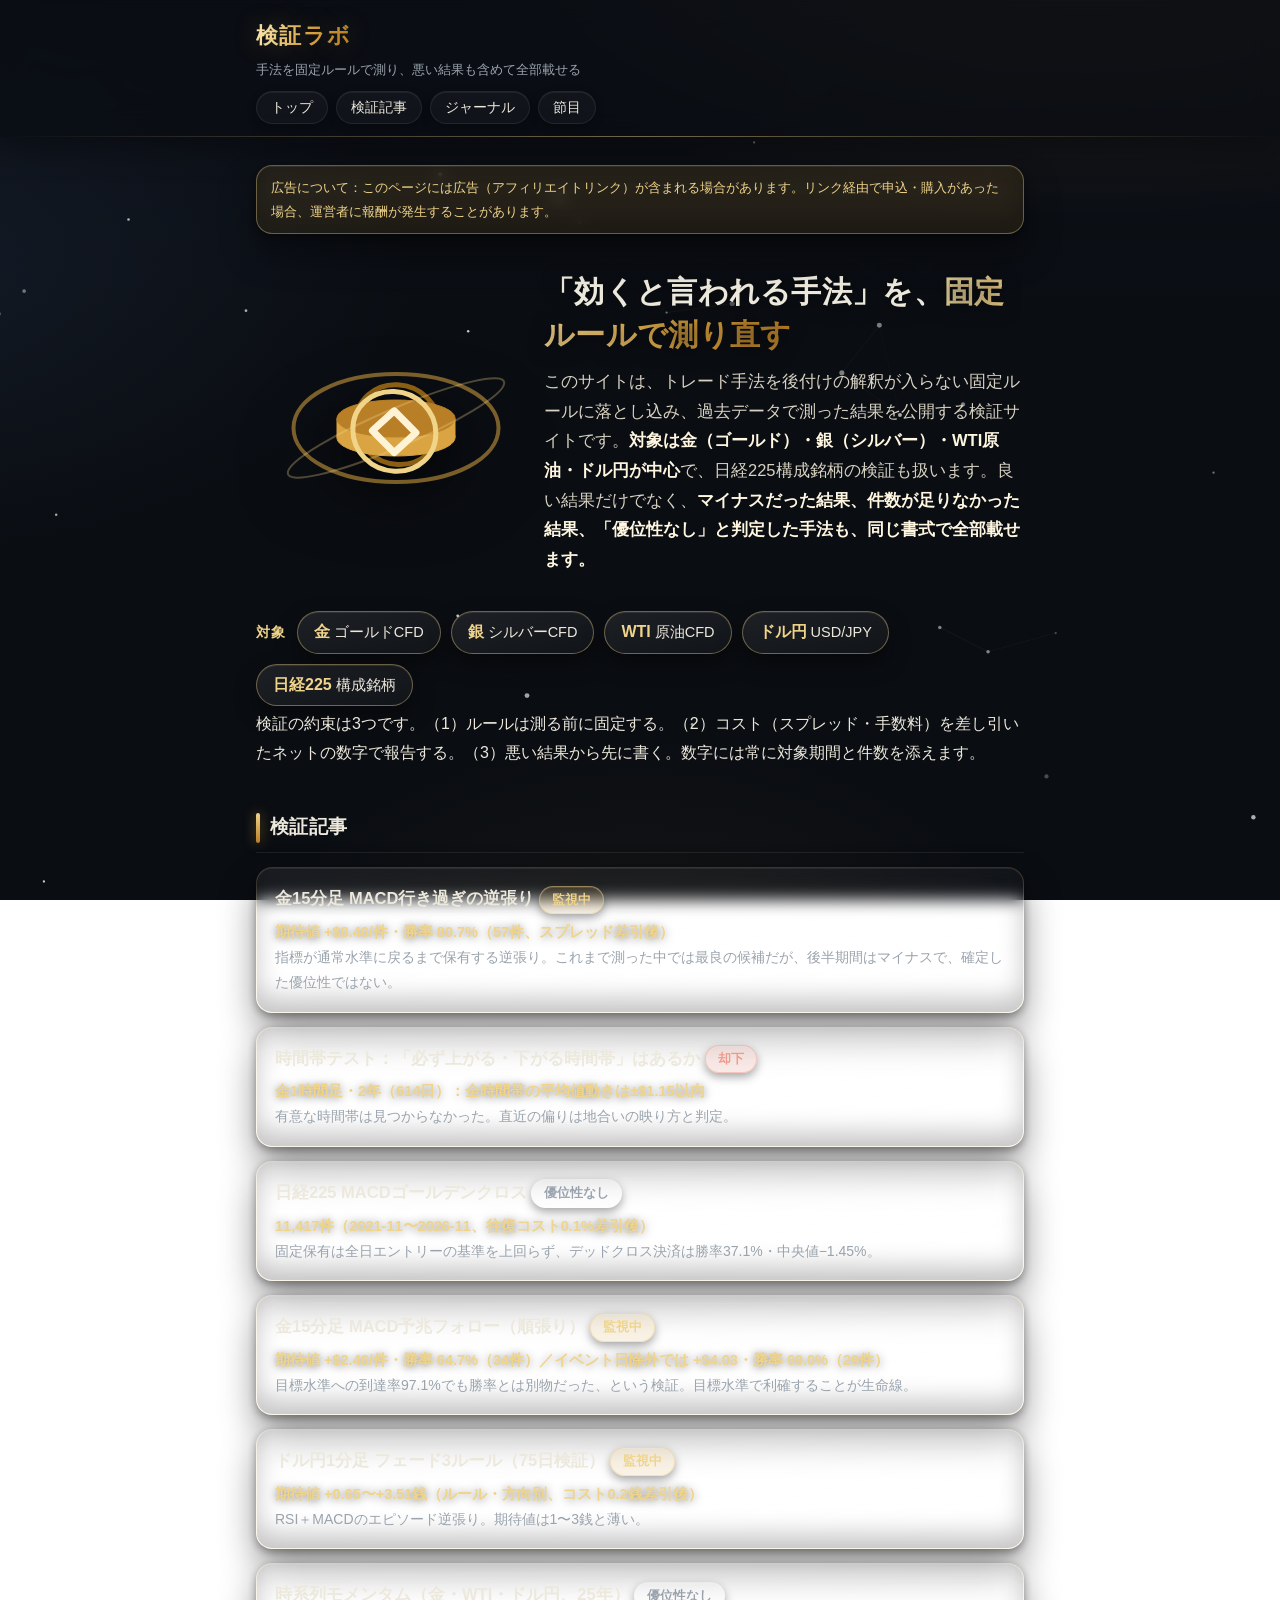
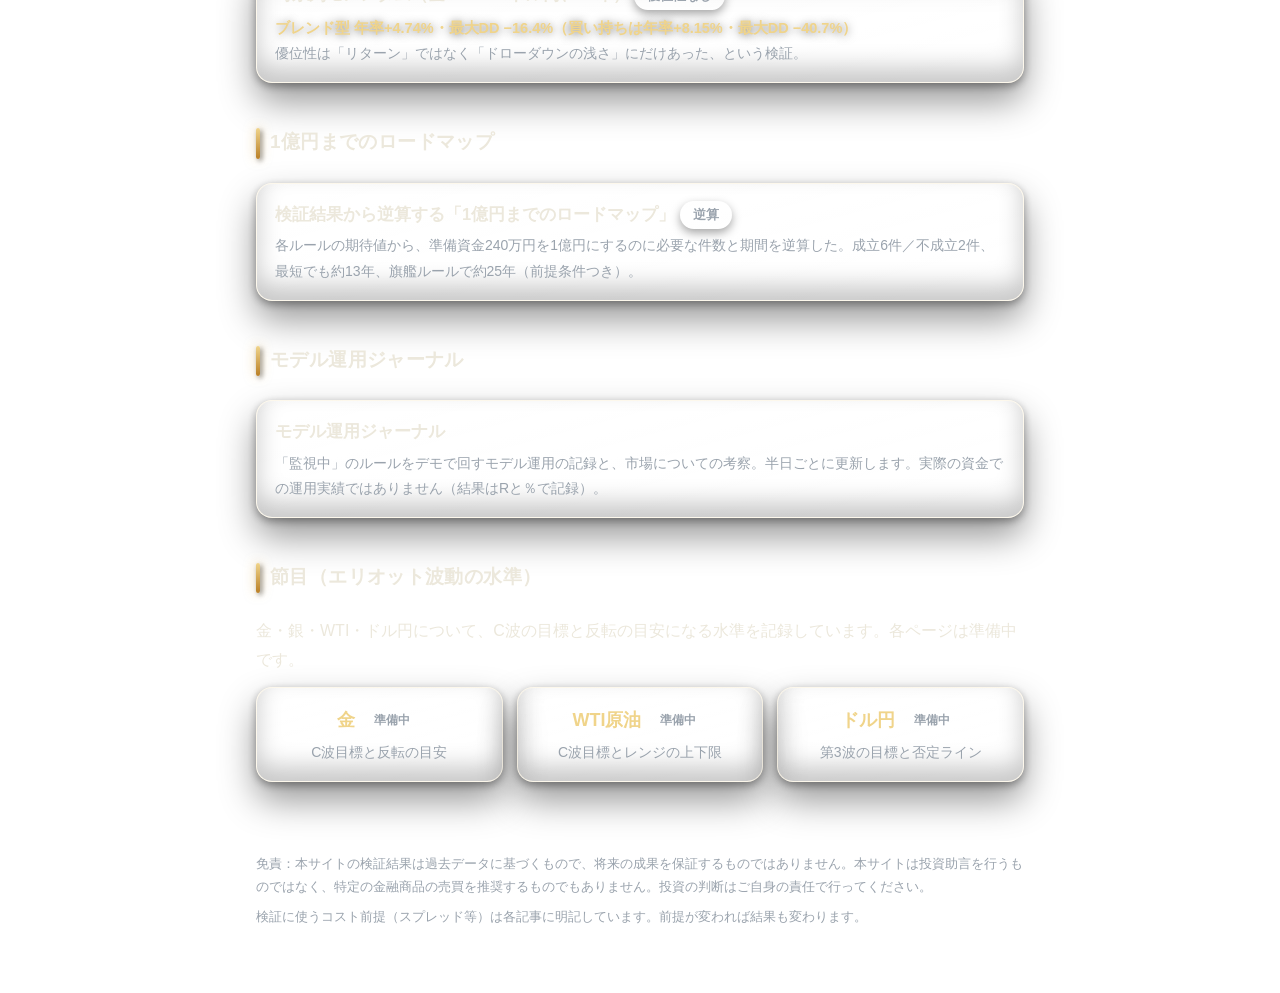
==== commit 06535a69: "Add 100M roadmap article and link it from the top page" ====
--- a/index.html
+++ b/index.html
@@ -90,6 +90,14 @@
     </li>
   </ul>
 
+  <h2 id="roadmap">1億円までのロードマップ</h2>
+  <ul class="card-list">
+    <li class="card">
+      <h3><a href="roadmap.html">検証結果から逆算する「1億円までのロードマップ」</a> <span class="verdict verdict-none">逆算</span></h3>
+      <p>各ルールの期待値から、準備資金240万円を1億円にするのに必要な件数と期間を逆算した。成立6件／不成立2件、最短でも約13年、旗艦ルールで約25年（前提条件つき）。</p>
+    </li>
+  </ul>
+
   <h2 id="journal">モデル運用ジャーナル</h2>
   <ul class="card-list">
     <li class="card">
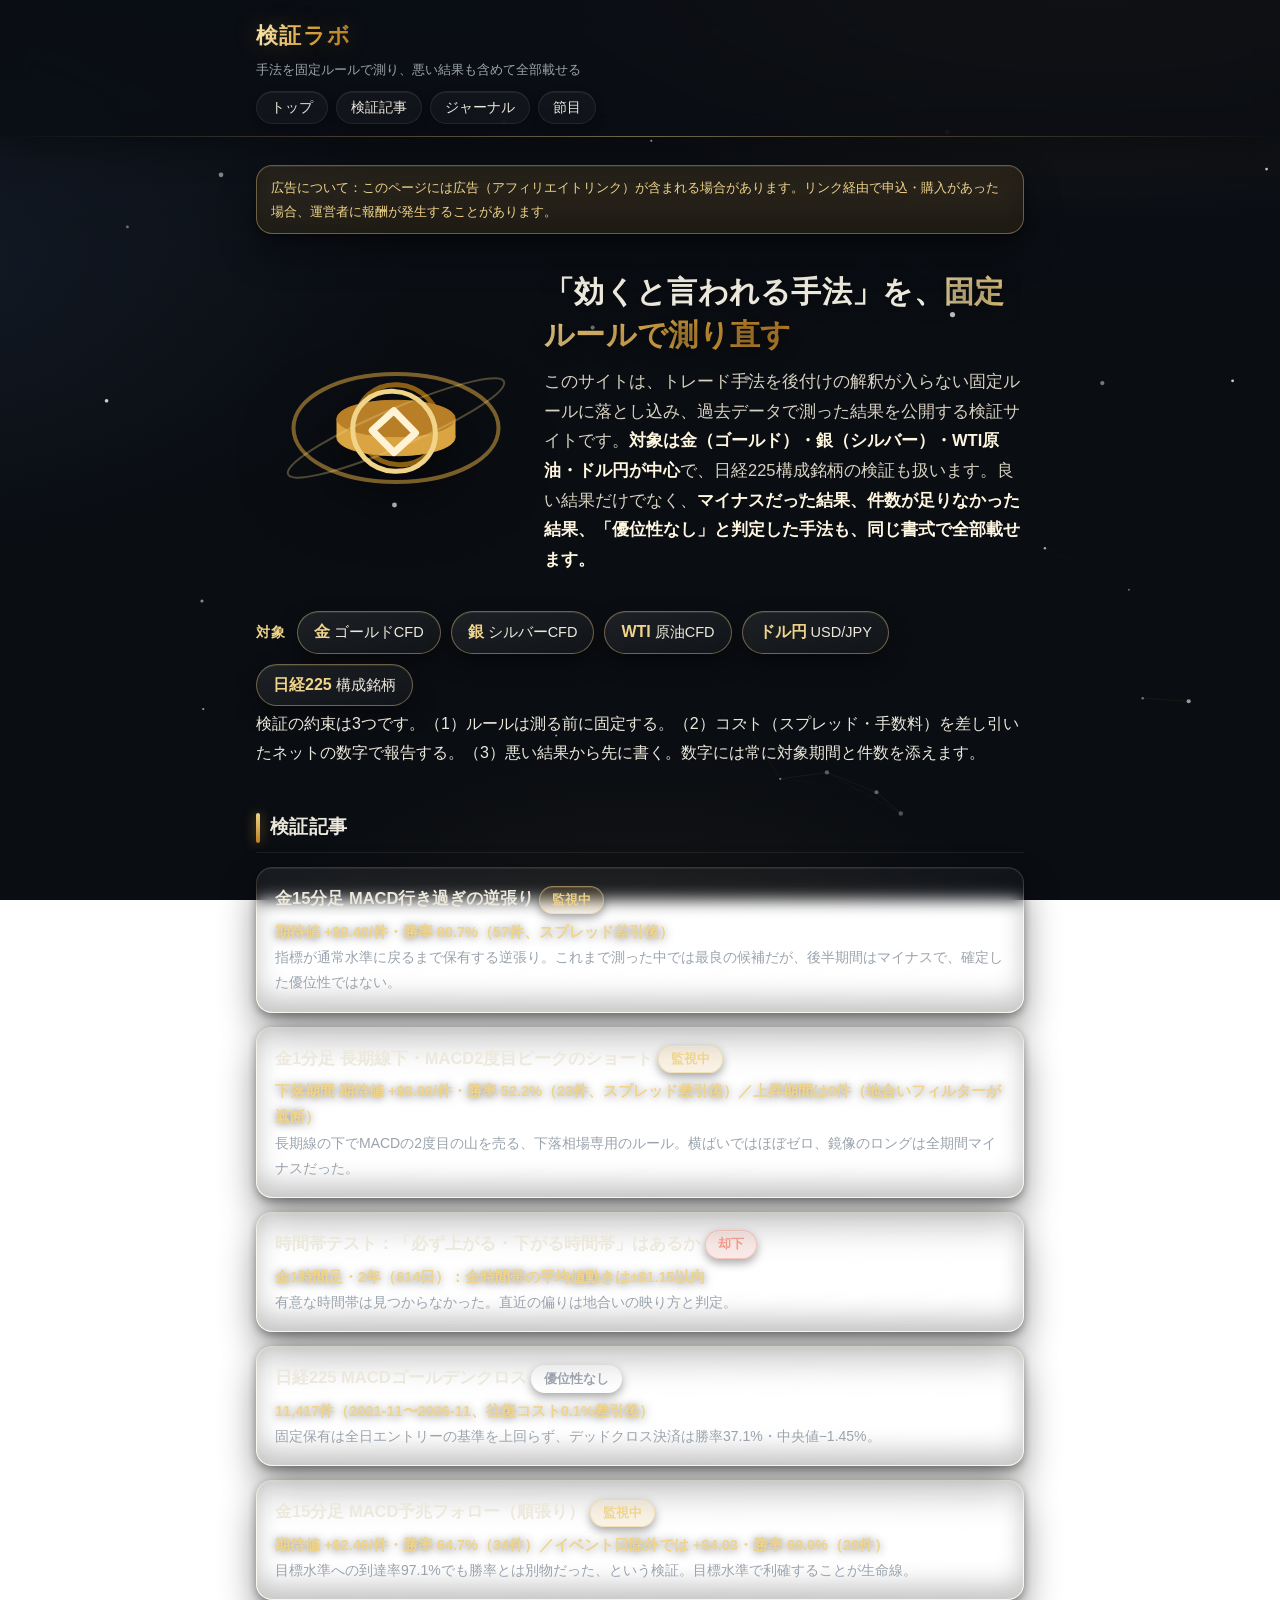
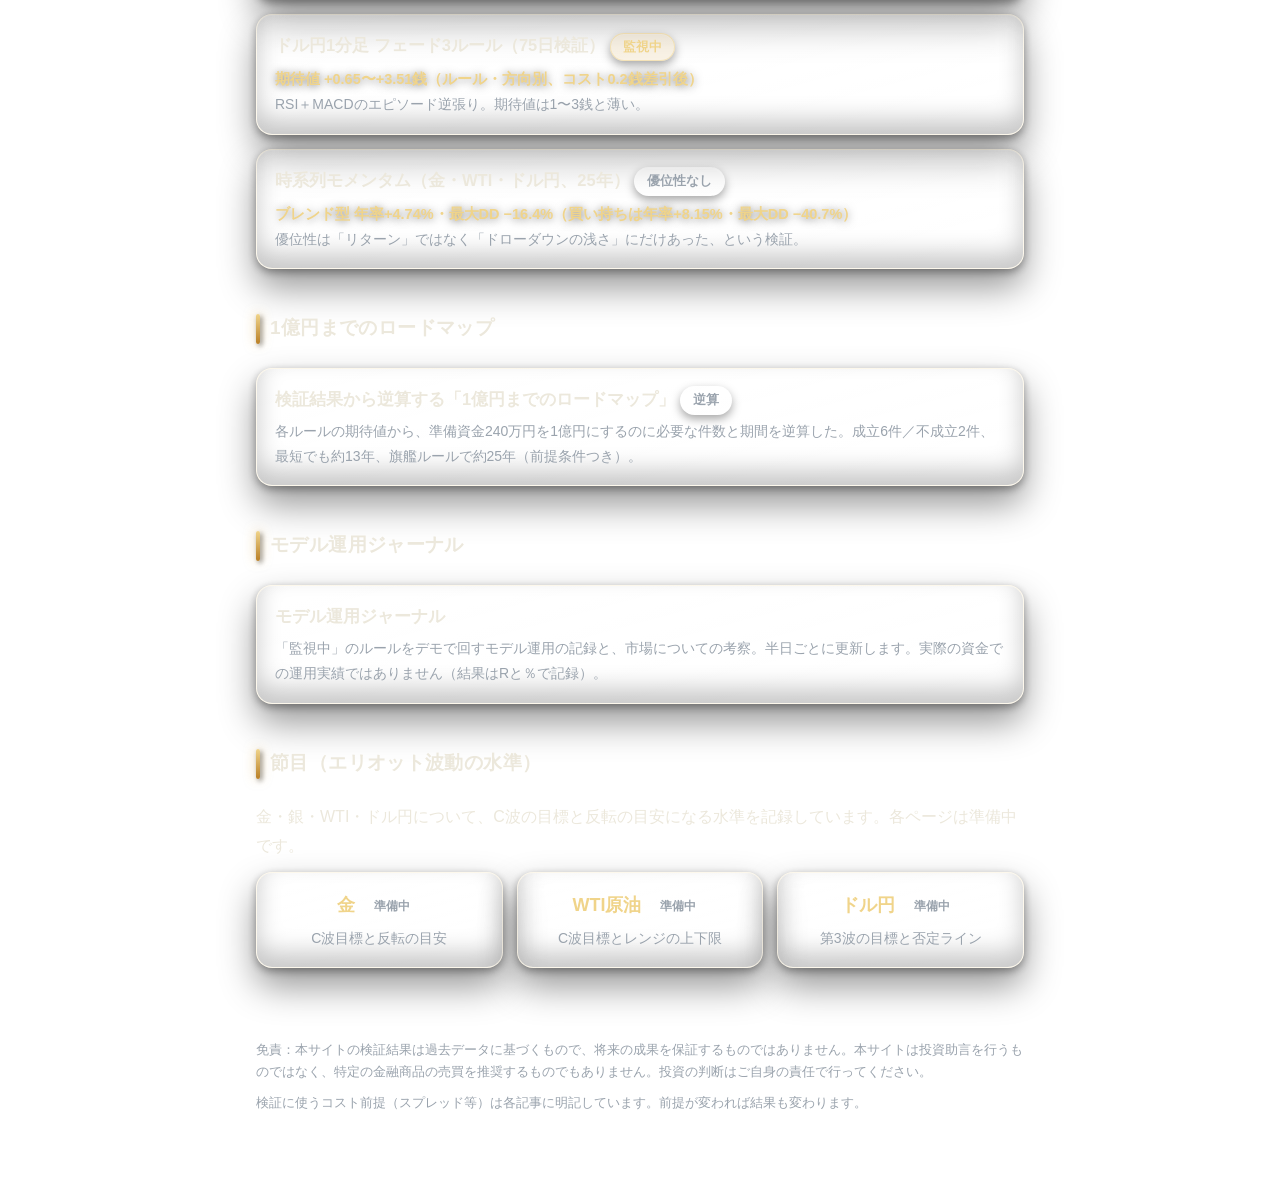
==== commit b62b5c4c: "トップページに新記事カードを追加" ====
--- a/index.html
+++ b/index.html
@@ -62,6 +62,11 @@
       <h3><a href="macd-fade.html">金15分足 MACD行き過ぎの逆張り</a> <span class="verdict verdict-watch">監視中</span></h3>
       <p class="result-line">期待値 +$8.46/件・勝率 80.7%（57件、スプレッド差引後）</p>
       <p>指標が通常水準に戻るまで保有する逆張り。これまで測った中では最良の候補だが、後半期間はマイナスで、確定した優位性ではない。</p>
+    </li>
+    <li class="card">
+      <h3><a href="sma200-second.html">金1分足 長期線下・MACD2度目ピークのショート</a> <span class="verdict verdict-watch">監視中</span></h3>
+      <p class="result-line">下落期間 期待値 +$8.86/件・勝率 52.2%（23件、スプレッド差引後）／上昇期間は0件（地合いフィルターが遮断）</p>
+      <p>長期線の下でMACDの2度目の山を売る、下落相場専用のルール。横ばいではほぼゼロ、鏡像のロングは全期間マイナスだった。</p>
     </li>
     <li class="card">
       <h3><a href="time-of-day.html">時間帯テスト：「必ず上がる・下がる時間帯」はあるか</a> <span class="verdict verdict-reject">却下</span></h3>
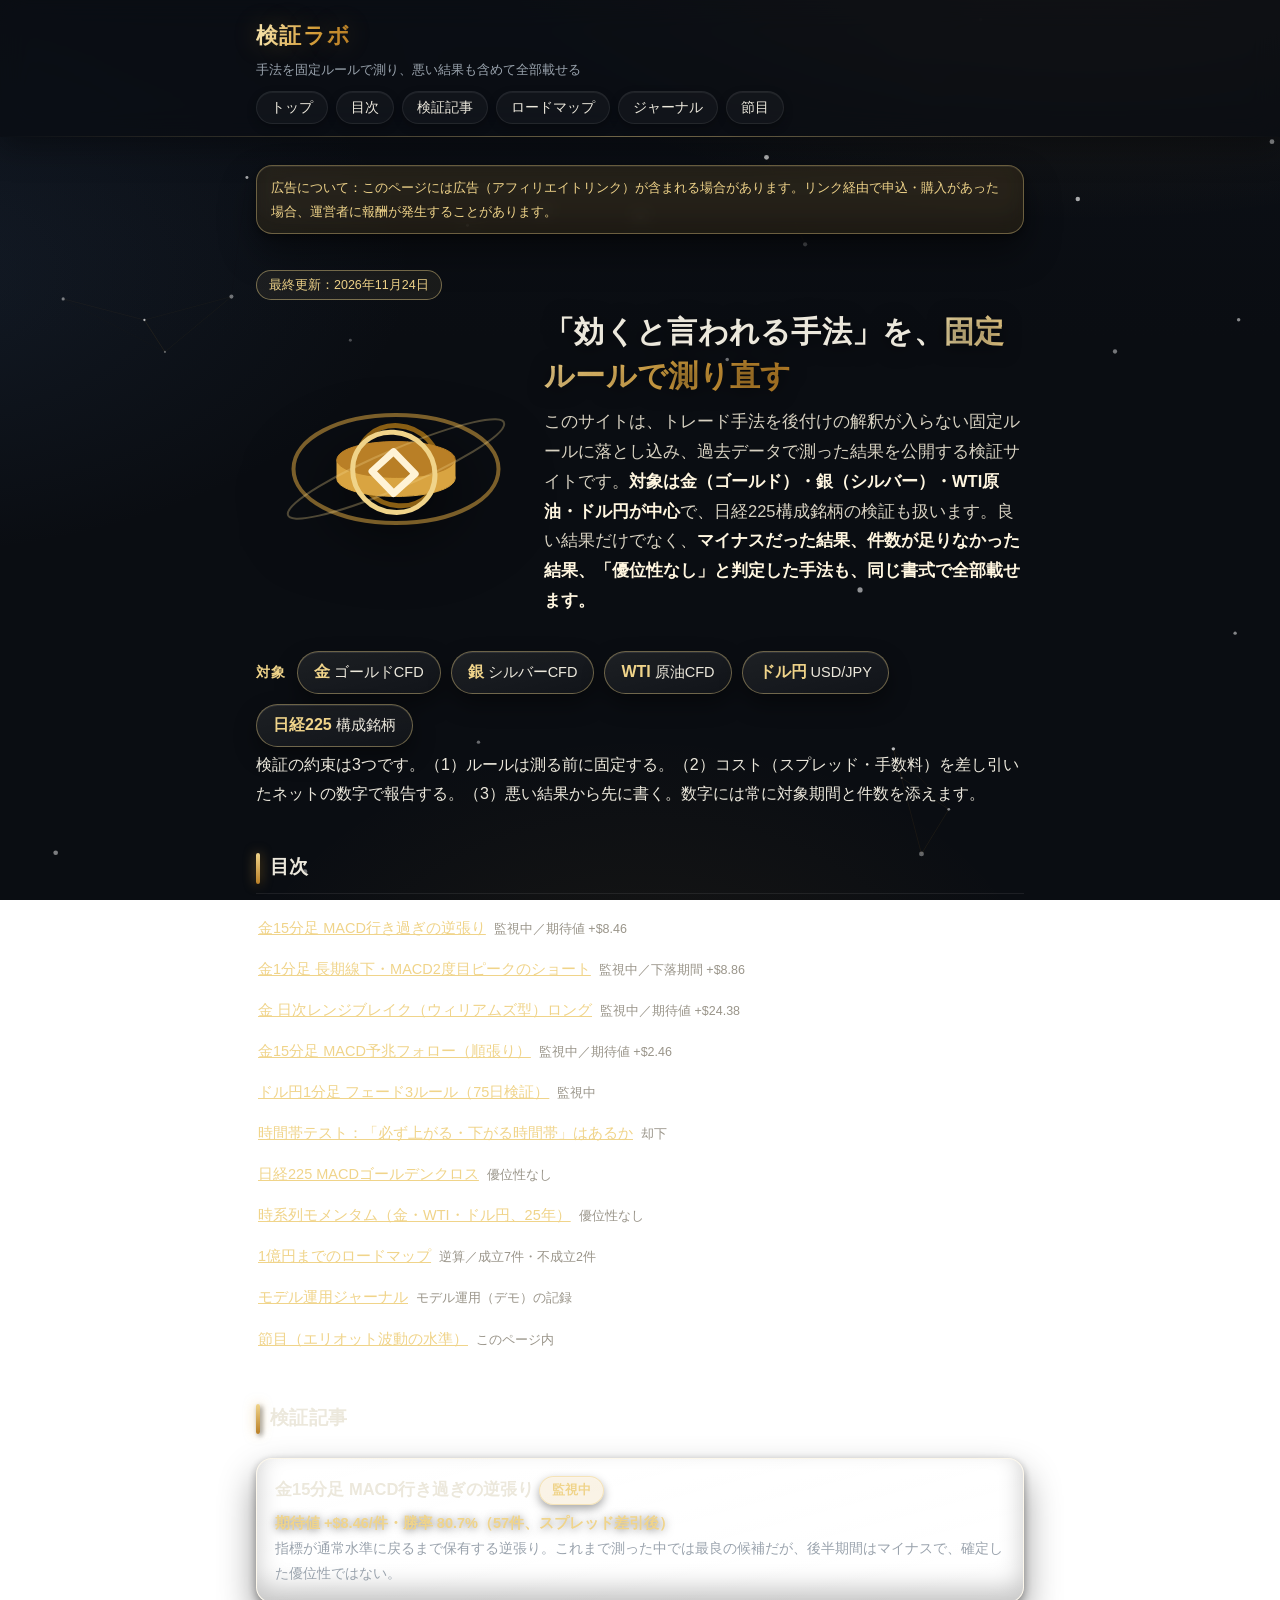
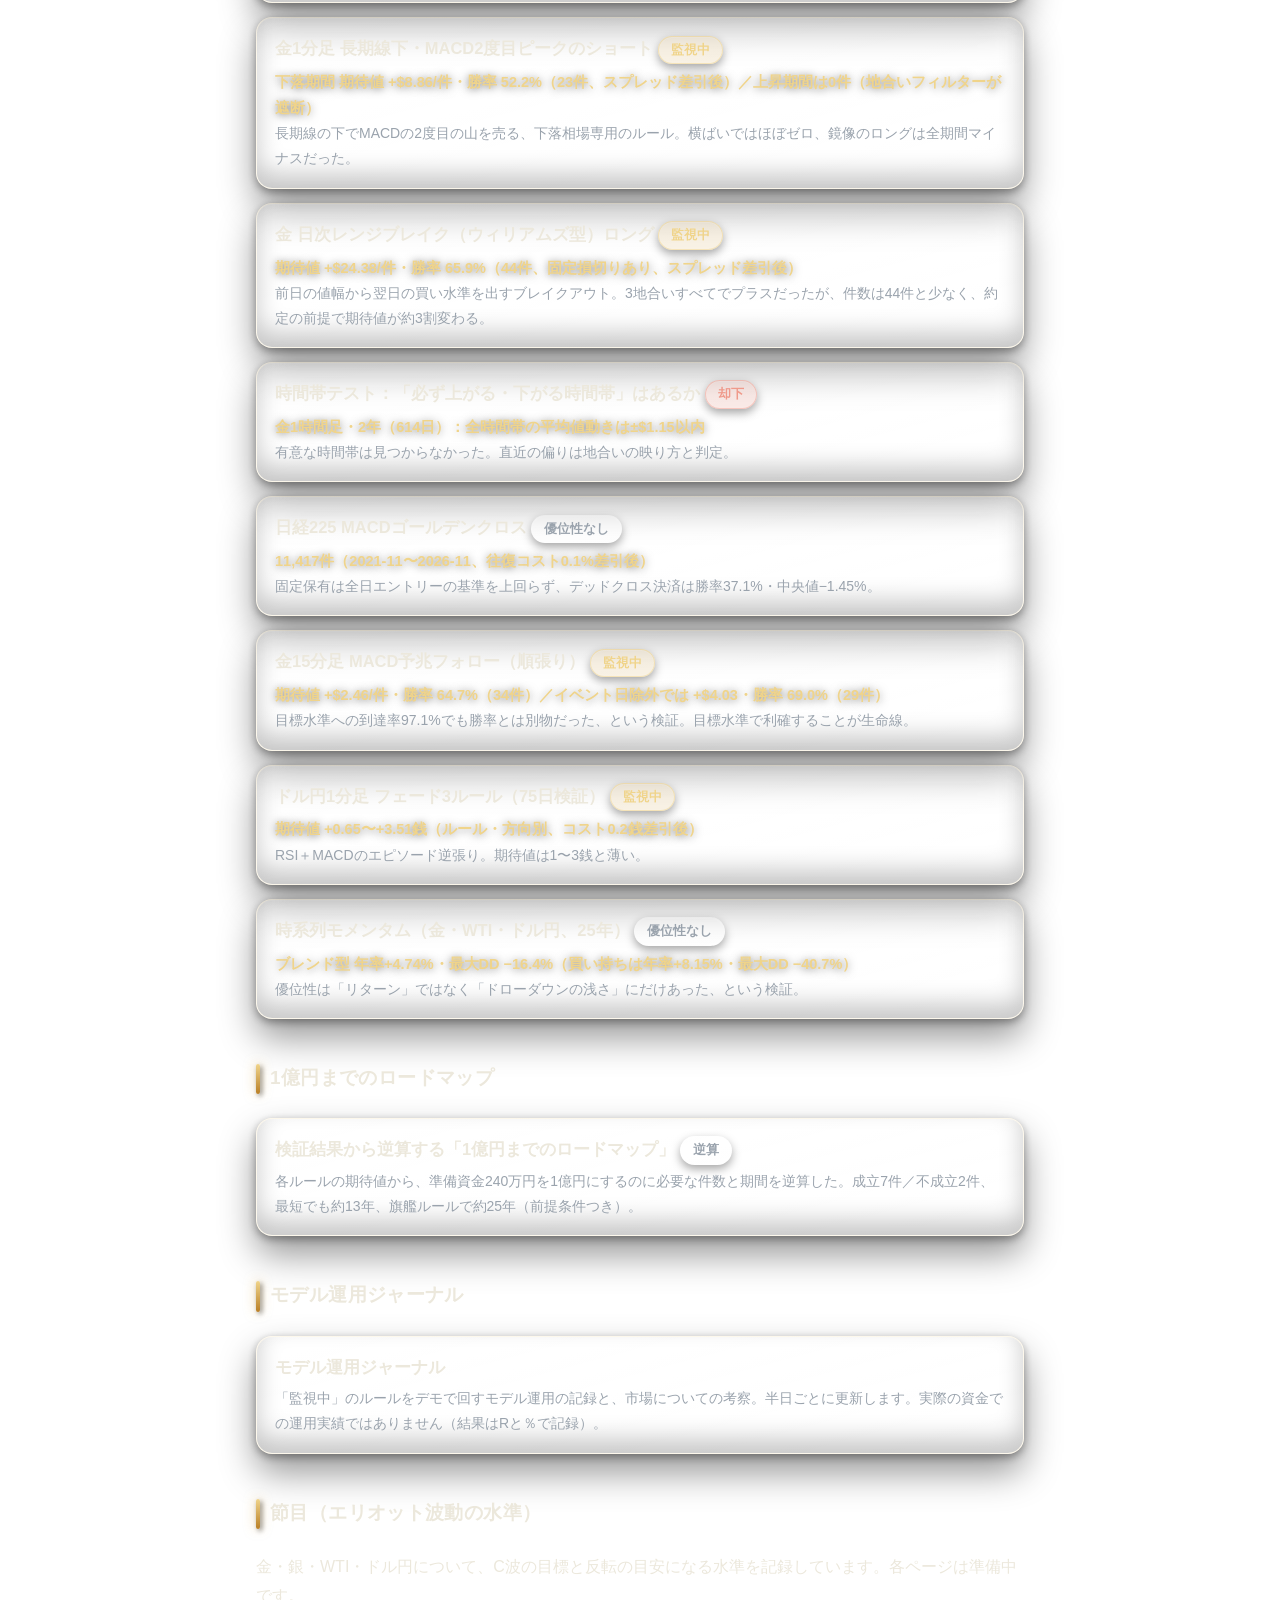
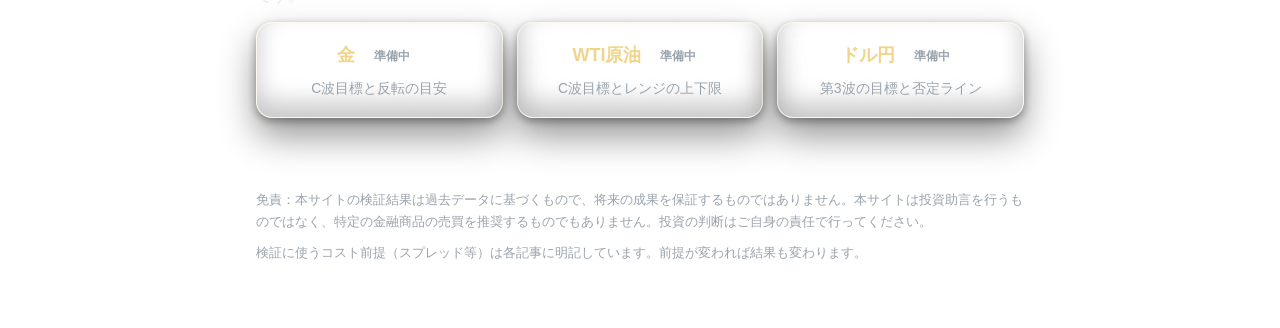
==== commit 787489ba: "Site update 2026-11-24: TOC, update markers, Williams article + roadmap" ====
--- a/index.html
+++ b/index.html
@@ -27,7 +27,9 @@
     <p class="site-tagline">手法を固定ルールで測り、悪い結果も含めて全部載せる</p>
     <nav class="site-nav">
       <a href="index.html">トップ</a>
+      <a href="#toc">目次</a>
       <a href="#articles">検証記事</a>
+      <a href="roadmap.html">ロードマップ</a>
       <a href="journal.html">ジャーナル</a>
       <a href="#levels">節目</a>
     </nav>
@@ -37,6 +39,7 @@
 <div class="wrap">
 
   <p class="pr-note">広告について：このページには広告（アフィリエイトリンク）が含まれる場合があります。リンク経由で申込・購入があった場合、運営者に報酬が発生することがあります。</p>
+  <p class="page-updated">最終更新：2026年11月24日</p>
 
   <section class="hero">
     <div class="hero-visual"><canvas id="zdog-hero" width="280" height="280"></canvas></div>
@@ -56,6 +59,21 @@
   </div>
   <p>検証の約束は3つです。（1）ルールは測る前に固定する。（2）コスト（スプレッド・手数料）を差し引いたネットの数字で報告する。（3）悪い結果から先に書く。数字には常に対象期間と件数を添えます。</p>
 
+  <h2 id="toc">目次</h2>
+  <ul class="toc-list">
+    <li><a href="macd-fade.html">金15分足 MACD行き過ぎの逆張り</a><span class="toc-note">監視中／期待値 +$8.46</span></li>
+    <li><a href="sma200-second.html">金1分足 長期線下・MACD2度目ピークのショート</a><span class="toc-note">監視中／下落期間 +$8.86</span></li>
+    <li><a href="williams-breakout.html">金 日次レンジブレイク（ウィリアムズ型）ロング</a><span class="toc-note">監視中／期待値 +$24.38</span></li>
+    <li><a href="macd-precursor.html">金15分足 MACD予兆フォロー（順張り）</a><span class="toc-note">監視中／期待値 +$2.46</span></li>
+    <li><a href="usdjpy-1m.html">ドル円1分足 フェード3ルール（75日検証）</a><span class="toc-note">監視中</span></li>
+    <li><a href="time-of-day.html">時間帯テスト：「必ず上がる・下がる時間帯」はあるか</a><span class="toc-note">却下</span></li>
+    <li><a href="nikkei-macd-gc.html">日経225 MACDゴールデンクロス</a><span class="toc-note">優位性なし</span></li>
+    <li><a href="tsmom.html">時系列モメンタム（金・WTI・ドル円、25年）</a><span class="toc-note">優位性なし</span></li>
+    <li><a href="roadmap.html">1億円までのロードマップ</a><span class="toc-note">逆算／成立7件・不成立2件</span></li>
+    <li><a href="journal.html">モデル運用ジャーナル</a><span class="toc-note">モデル運用（デモ）の記録</span></li>
+    <li><a href="#levels">節目（エリオット波動の水準）</a><span class="toc-note">このページ内</span></li>
+  </ul>
+
   <h2 id="articles">検証記事</h2>
   <ul class="card-list">
     <li class="card">
@@ -67,6 +85,11 @@
       <h3><a href="sma200-second.html">金1分足 長期線下・MACD2度目ピークのショート</a> <span class="verdict verdict-watch">監視中</span></h3>
       <p class="result-line">下落期間 期待値 +$8.86/件・勝率 52.2%（23件、スプレッド差引後）／上昇期間は0件（地合いフィルターが遮断）</p>
       <p>長期線の下でMACDの2度目の山を売る、下落相場専用のルール。横ばいではほぼゼロ、鏡像のロングは全期間マイナスだった。</p>
+    </li>
+    <li class="card">
+      <h3><a href="williams-breakout.html">金 日次レンジブレイク（ウィリアムズ型）ロング</a> <span class="verdict verdict-watch">監視中</span></h3>
+      <p class="result-line">期待値 +$24.38/件・勝率 65.9%（44件、固定損切りあり、スプレッド差引後）</p>
+      <p>前日の値幅から翌日の買い水準を出すブレイクアウト。3地合いすべてでプラスだったが、件数は44件と少なく、約定の前提で期待値が約3割変わる。</p>
     </li>
     <li class="card">
       <h3><a href="time-of-day.html">時間帯テスト：「必ず上がる・下がる時間帯」はあるか</a> <span class="verdict verdict-reject">却下</span></h3>
@@ -99,7 +122,7 @@
   <ul class="card-list">
     <li class="card">
       <h3><a href="roadmap.html">検証結果から逆算する「1億円までのロードマップ」</a> <span class="verdict verdict-none">逆算</span></h3>
-      <p>各ルールの期待値から、準備資金240万円を1億円にするのに必要な件数と期間を逆算した。成立6件／不成立2件、最短でも約13年、旗艦ルールで約25年（前提条件つき）。</p>
+      <p>各ルールの期待値から、準備資金240万円を1億円にするのに必要な件数と期間を逆算した。成立7件／不成立2件、最短でも約13年、旗艦ルールで約25年（前提条件つき）。</p>
     </li>
   </ul>
 
--- a/style.css
+++ b/style.css
@@ -389,3 +389,18 @@
   .level-grid { grid-template-columns: 1fr; }
   th, td { padding: 7px 9px; }
 }
+
+.page-updated {
+  display: inline-block;
+  margin: 10px 0 0;
+  padding: 3px 12px;
+  border: 1px solid rgba(240, 212, 138, 0.45);
+  border-radius: 999px;
+  font-size: 12.5px;
+  color: var(--gold-bright, #f0d48a);
+  background: rgba(240, 212, 138, 0.07);
+}
+.toc-list { list-style: none; margin: 10px 0 4px; padding: 0; }
+.toc-list li { padding: 7px 2px; border-bottom: 1px solid rgba(255,255,255,0.07); font-size: 14.5px; }
+.toc-list li:last-child { border-bottom: none; }
+.toc-list .toc-note { color: #9a958a; font-size: 12.5px; margin-left: 8px; }
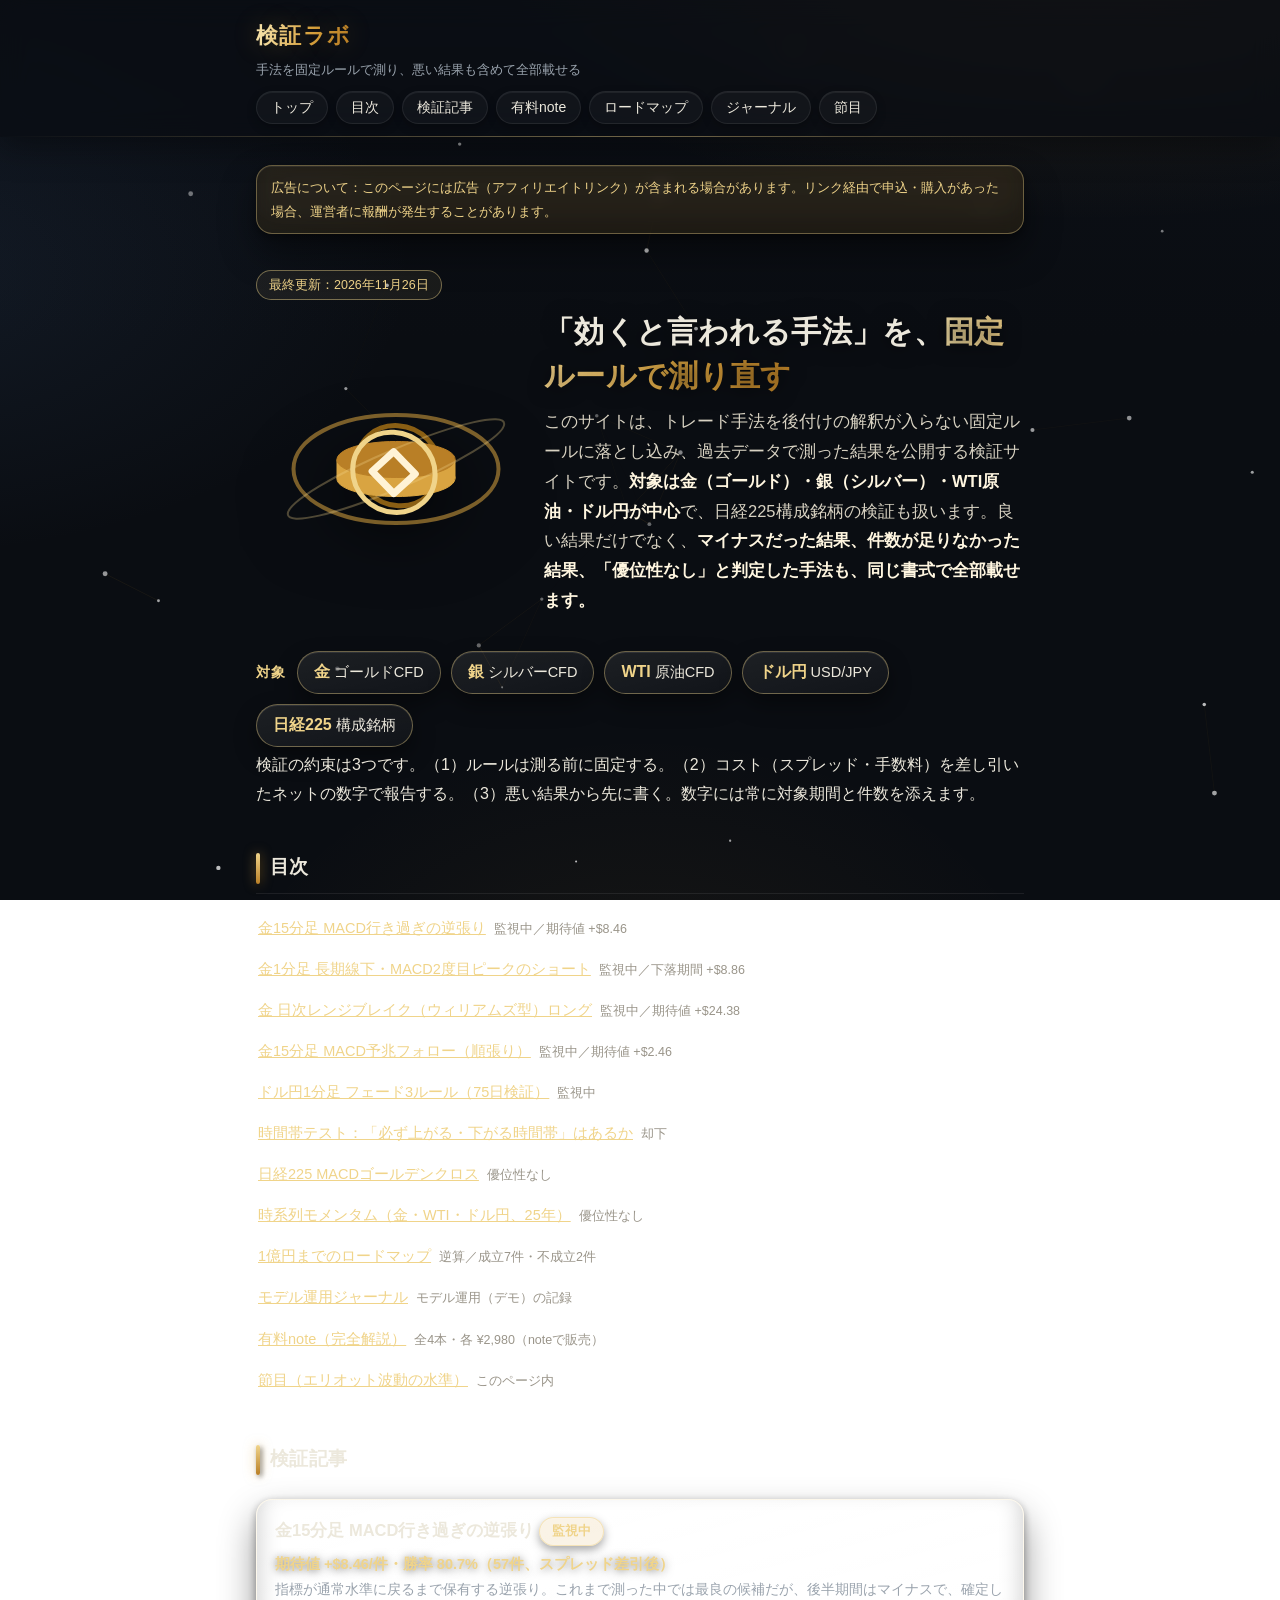
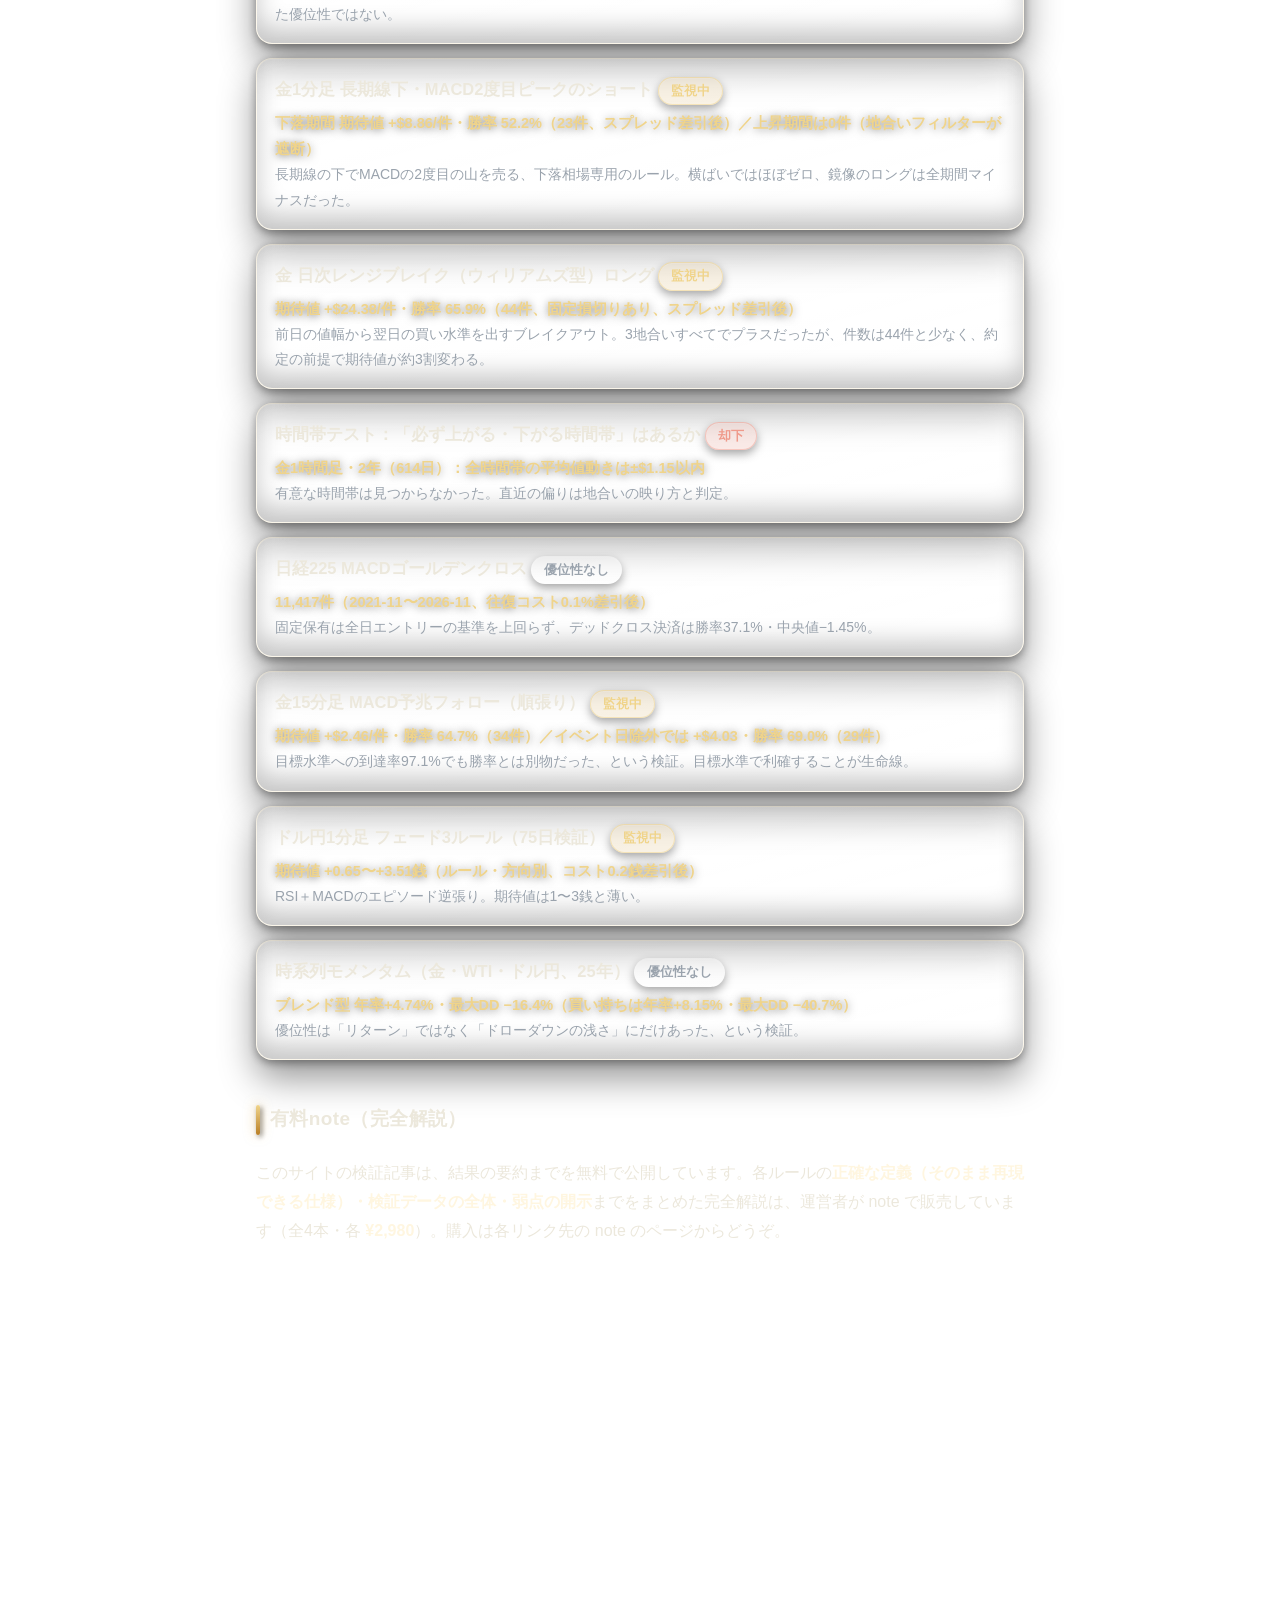
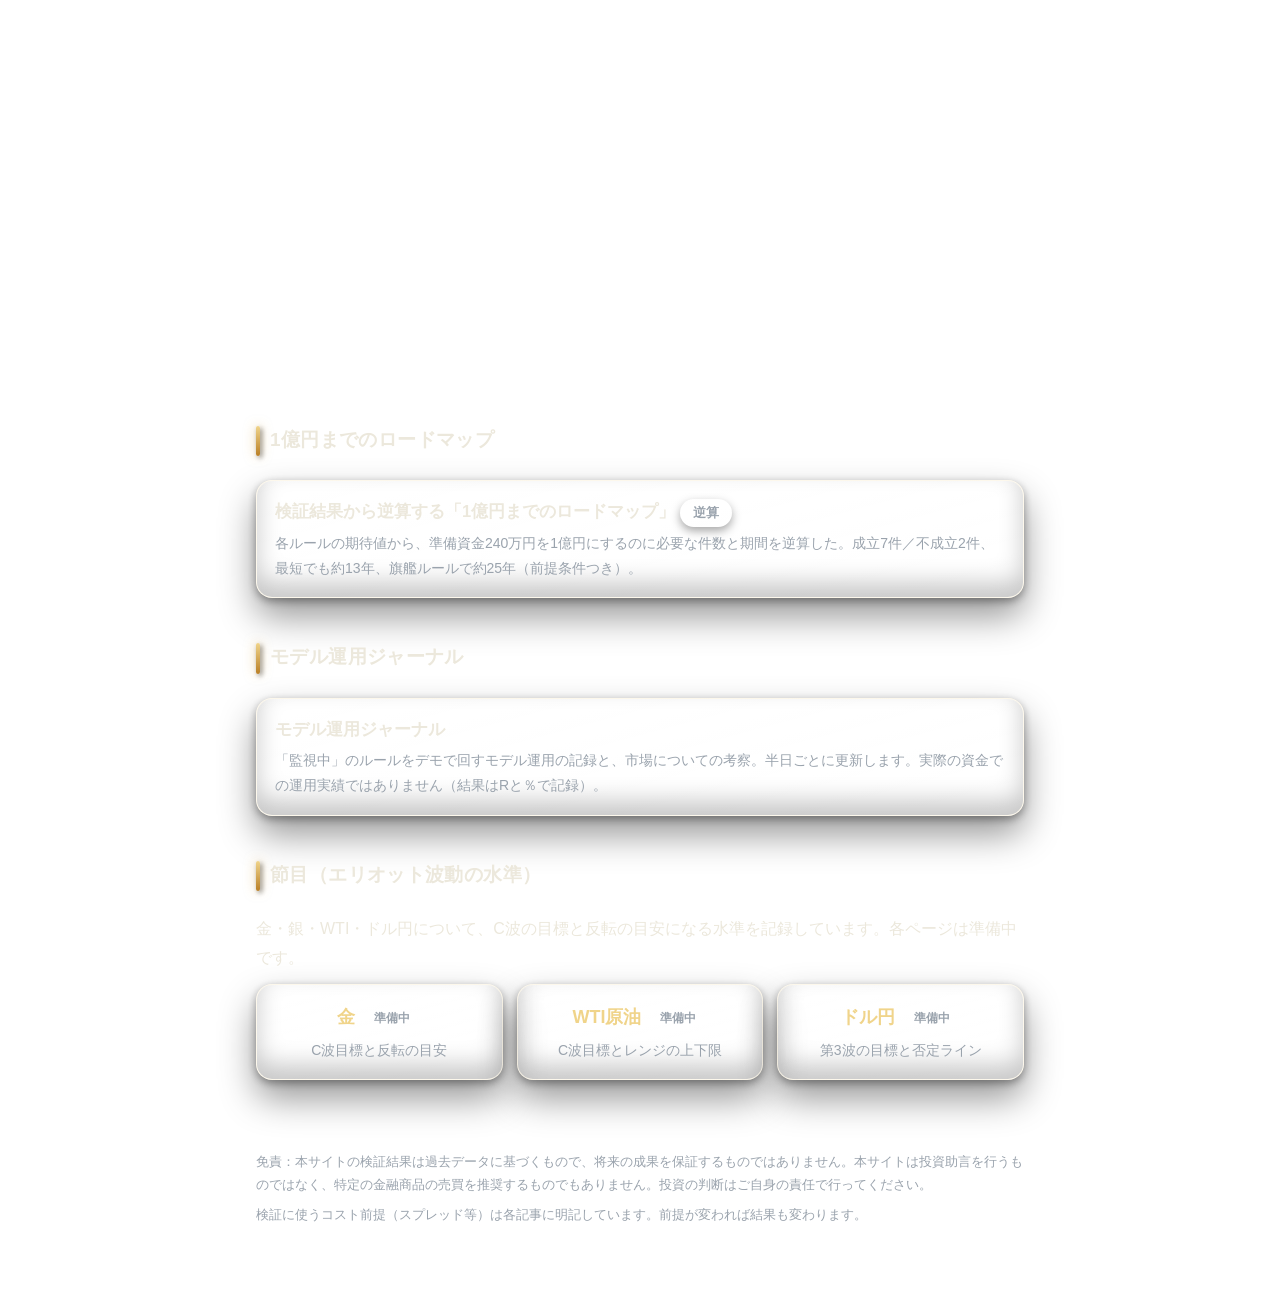
==== commit cd6b34d4: "トップページに有料note案内を追加" ====
--- a/index.html
+++ b/index.html
@@ -29,6 +29,7 @@
       <a href="index.html">トップ</a>
       <a href="#toc">目次</a>
       <a href="#articles">検証記事</a>
+      <a href="#notes">有料note</a>
       <a href="roadmap.html">ロードマップ</a>
       <a href="journal.html">ジャーナル</a>
       <a href="#levels">節目</a>
@@ -39,7 +40,7 @@
 <div class="wrap">
 
   <p class="pr-note">広告について：このページには広告（アフィリエイトリンク）が含まれる場合があります。リンク経由で申込・購入があった場合、運営者に報酬が発生することがあります。</p>
-  <p class="page-updated">最終更新：2026年11月24日</p>
+  <p class="page-updated">最終更新：2026年11月26日</p>
 
   <section class="hero">
     <div class="hero-visual"><canvas id="zdog-hero" width="280" height="280"></canvas></div>
@@ -71,6 +72,7 @@
     <li><a href="tsmom.html">時系列モメンタム（金・WTI・ドル円、25年）</a><span class="toc-note">優位性なし</span></li>
     <li><a href="roadmap.html">1億円までのロードマップ</a><span class="toc-note">逆算／成立7件・不成立2件</span></li>
     <li><a href="journal.html">モデル運用ジャーナル</a><span class="toc-note">モデル運用（デモ）の記録</span></li>
+    <li><a href="#notes">有料note（完全解説）</a><span class="toc-note">全4本・各 ¥2,980（noteで販売）</span></li>
     <li><a href="#levels">節目（エリオット波動の水準）</a><span class="toc-note">このページ内</span></li>
   </ul>
 
@@ -115,6 +117,35 @@
       <h3><a href="tsmom.html">時系列モメンタム（金・WTI・ドル円、25年）</a> <span class="verdict verdict-none">優位性なし</span></h3>
       <p class="result-line">ブレンド型 年率+4.74%・最大DD −16.4%（買い持ちは年率+8.15%・最大DD −40.7%）</p>
       <p>優位性は「リターン」ではなく「ドローダウンの浅さ」にだけあった、という検証。</p>
+    </li>
+  </ul>
+
+  <h2 id="notes">有料note（完全解説）</h2>
+  <p>このサイトの検証記事は、結果の要約までを無料で公開しています。各ルールの<strong>正確な定義（そのまま再現できる仕様）・検証データの全体・弱点の開示</strong>までをまとめた完全解説は、運営者が note で販売しています（全4本・各 <strong>¥2,980</strong>）。購入は各リンク先の note のページからどうぞ。</p>
+  <ul class="card-list">
+    <li class="card">
+      <h3><a href="https://note.com/kasegogo/n/n9e19c515b3a3" target="_blank" rel="noopener">金15分足「MACD行き過ぎの逆張り」完全解説</a></h3>
+      <p class="result-line">期待値 +$8.46/件・勝率 80.7%（57件、スプレッド差引後）</p>
+      <p>監視中の旗艦ルール。再現仕様と検証データに加えて、6か月再検証で見えた「地合いが変わると弱くなる」という弱点まで開示しています。</p>
+      <p><a href="https://note.com/kasegogo/n/n9e19c515b3a3" target="_blank" rel="noopener">noteで購入する（¥2,980）→</a></p>
+    </li>
+    <li class="card">
+      <h3><a href="https://note.com/kasegogo/n/ncb8200fe8226" target="_blank" rel="noopener">金「ウィリアムズ型ブレイク」完全解説</a></h3>
+      <p class="result-line">期待値 +$24.38/件・勝率 65.9%（44件、固定損切り $20、スプレッド差引後）</p>
+      <p>前日レンジから買い水準を出す日次ブレイクアウトのロング。3地合いすべてでプラスだった検証の全データと、約定前提による期待値の違いをまとめています。</p>
+      <p><a href="https://note.com/kasegogo/n/ncb8200fe8226" target="_blank" rel="noopener">noteで購入する（¥2,980）→</a></p>
+    </li>
+    <li class="card">
+      <h3><a href="https://note.com/kasegogo/n/n189353d60e9a" target="_blank" rel="noopener">金「ピボットR1ブレイク」完全解説</a></h3>
+      <p class="result-line">期待値 +$7.55/件・勝率 58.9%（56件、損切り $15）</p>
+      <p>ピボットR1の上抜けロング。損切り幅の比較（$15 と $20）や、地合いフィルターを測って棄却した過程も含めた完全解説です。</p>
+      <p><a href="https://note.com/kasegogo/n/n189353d60e9a" target="_blank" rel="noopener">noteで購入する（¥2,980）→</a></p>
+    </li>
+    <li class="card">
+      <h3><a href="https://note.com/kasegogo/n/n80e9e3d56158" target="_blank" rel="noopener">金15分足「三尊天井ショート」完全解説</a></h3>
+      <p class="result-line">期待値 +$18.80/件・勝率 63.6%（66件、損切りは頭の位置と $80 の近い方）</p>
+      <p>三尊（ヘッドアンドショルダー）のネックライン割れショート。未見データでの再検証や、損切り設計の比較まで収録しています。</p>
+      <p><a href="https://note.com/kasegogo/n/n80e9e3d56158" target="_blank" rel="noopener">noteで購入する（¥2,980）→</a></p>
     </li>
   </ul>
 
